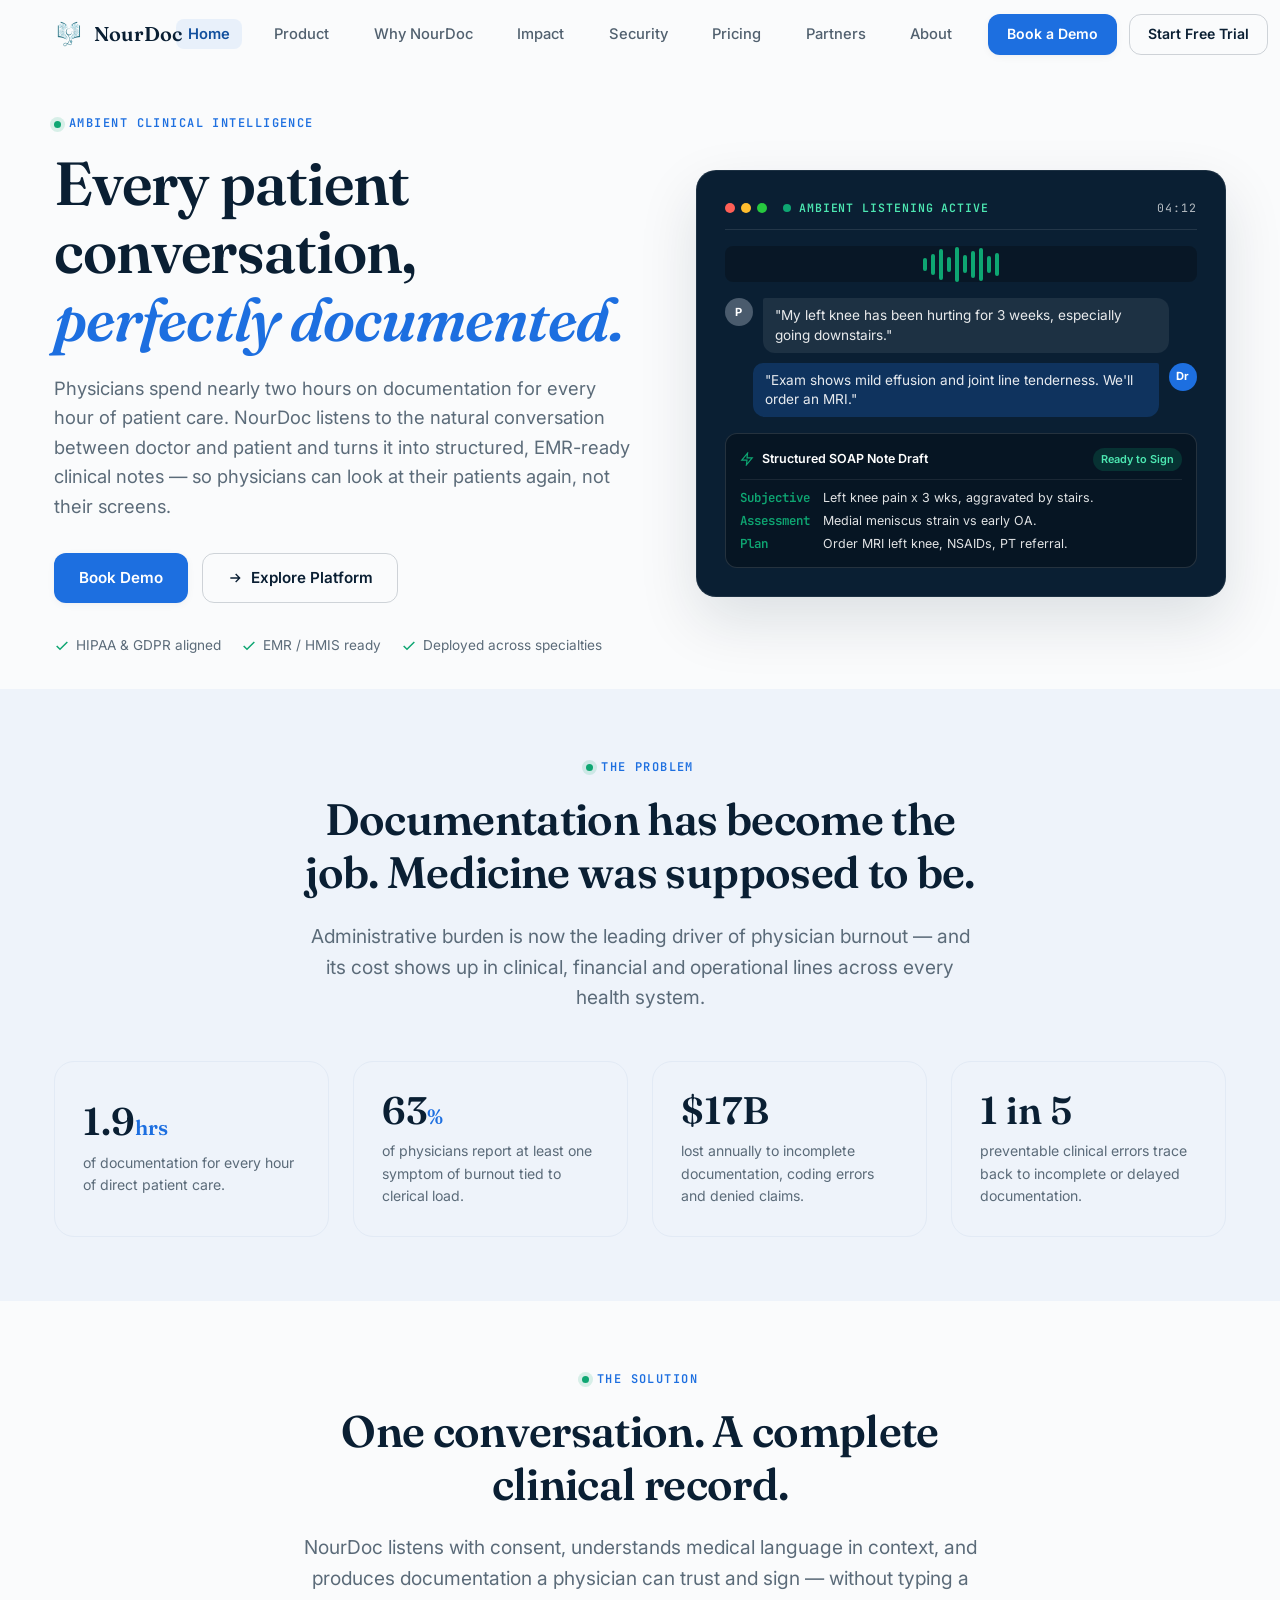
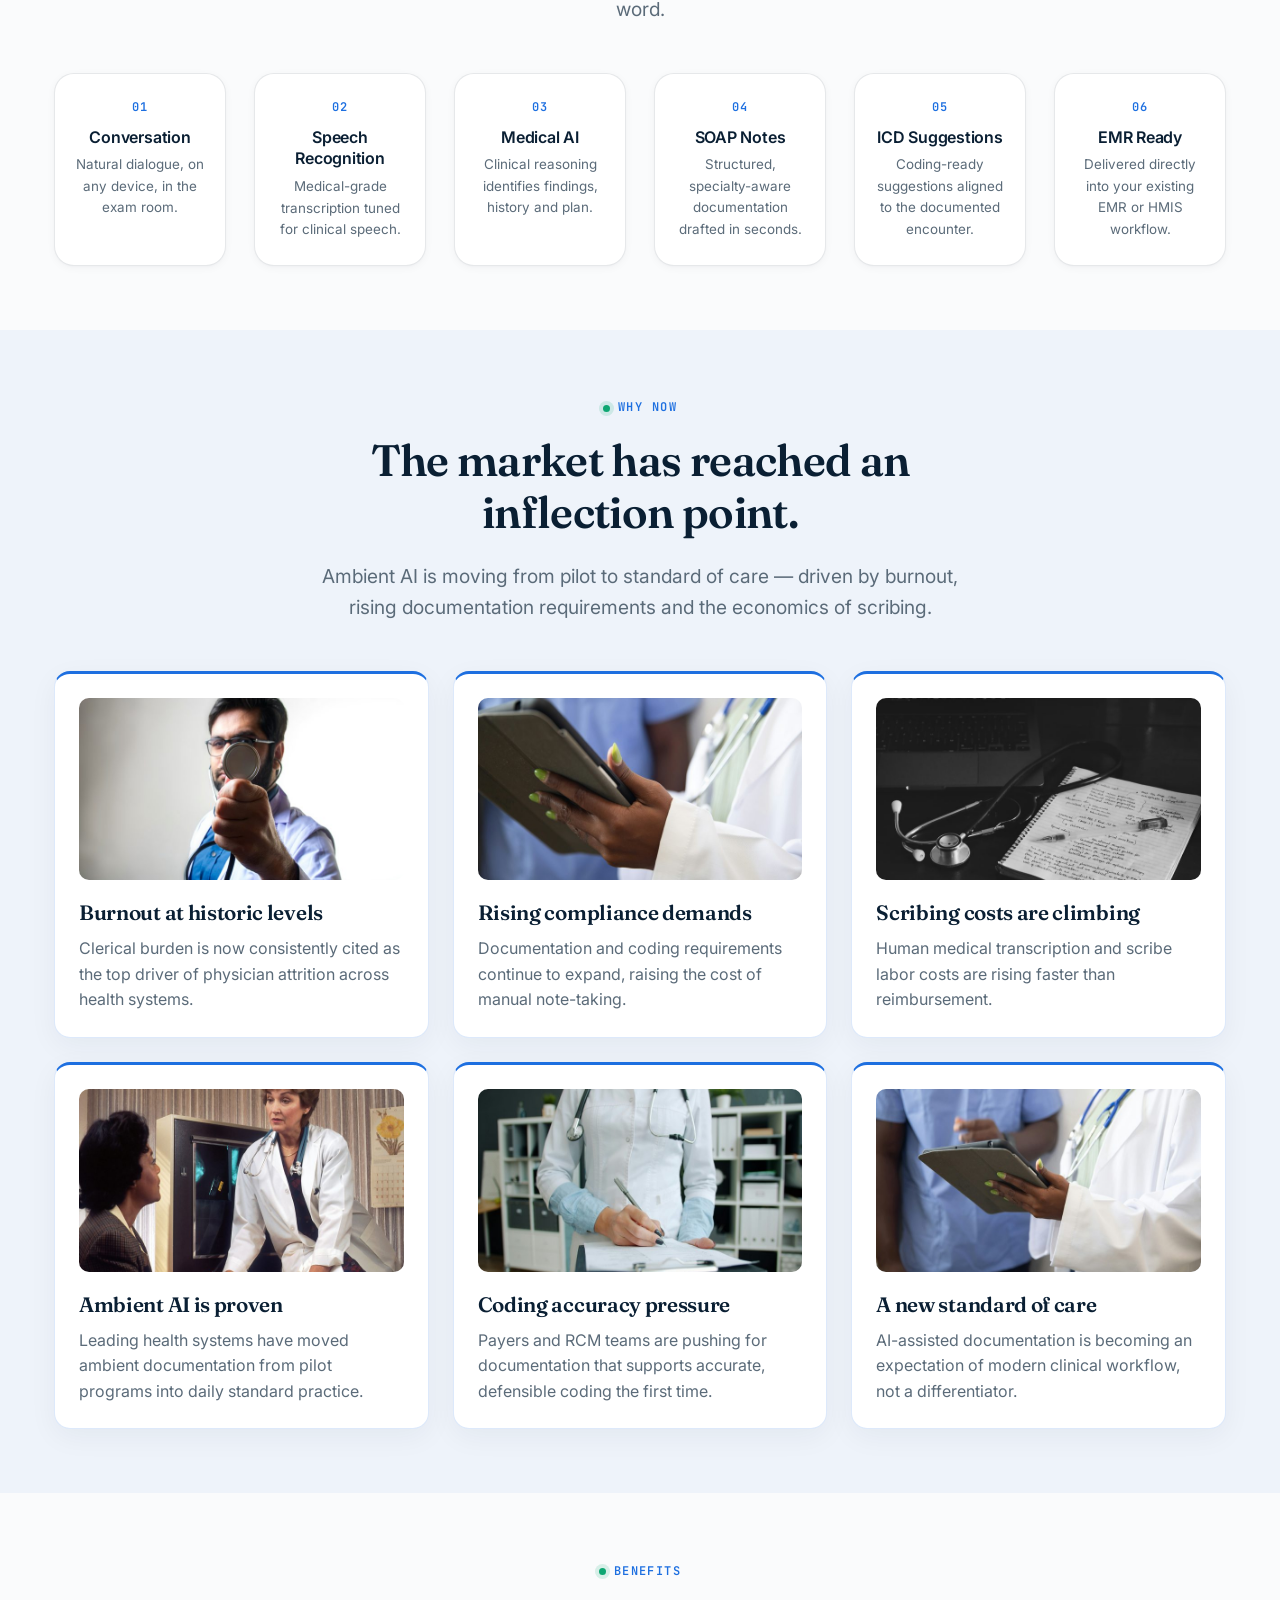
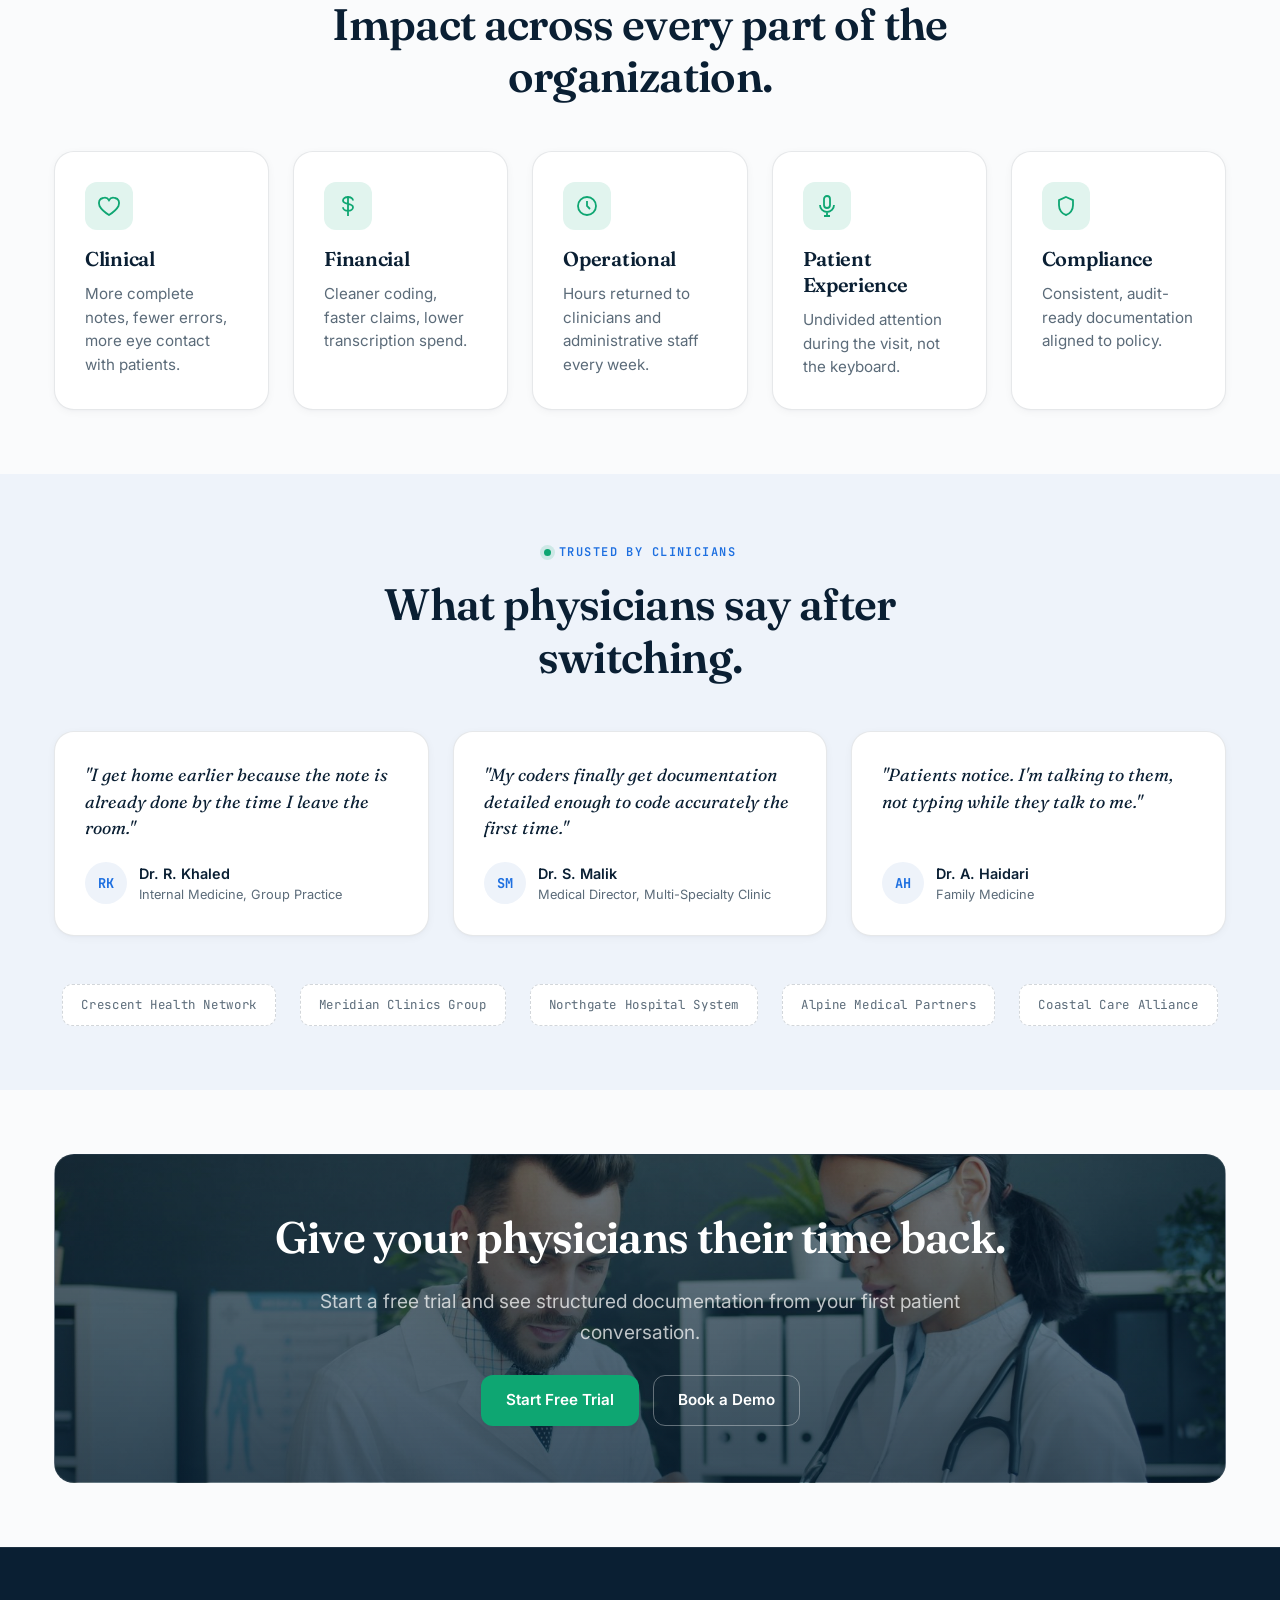
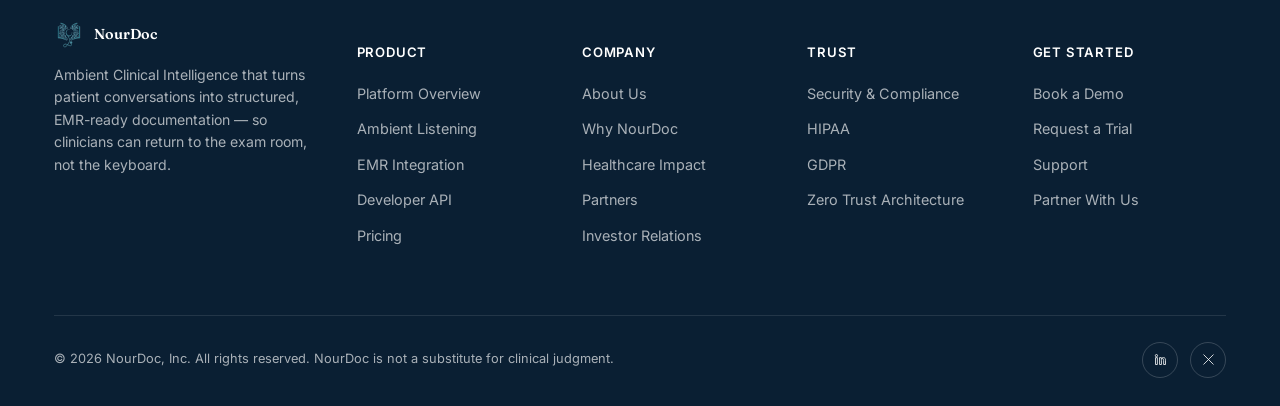
==== index.html @ 83b075ea "Initial NourDoc website" ====
<!DOCTYPE html>
<html lang="en">
<head>
<meta charset="UTF-8">
<meta name="viewport" content="width=device-width, initial-scale=1.0">
<title>Home | NourDoc &mdash; Ambient Clinical Intelligence</title>
<meta name="description" content="NourDoc is an AI-powered Ambient Clinical Intelligence platform that turns doctor-patient conversations into structured, EMR-ready clinical documentation.">
<meta property="og:title" content="Home | NourDoc">
<meta property="og:description" content="NourDoc is an AI-powered Ambient Clinical Intelligence platform that turns doctor-patient conversations into structured, EMR-ready clinical documentation.">
<meta property="og:type" content="website">
<meta property="og:site_name" content="NourDoc">
<meta name="theme-color" content="#0A1F33">
<link rel="icon" href="assets/images/favicon.ico" type="image/x-icon">
<link rel="preconnect" href="https://fonts.googleapis.com">
<link rel="preconnect" href="https://fonts.gstatic.com" crossorigin>
<link href="https://fonts.googleapis.com/css2?family=Fraunces:opsz,wght@9..144,500;9..144,560;9..144,620&family=Inter:wght@400;500;600;700&family=JetBrains+Mono:wght@500;600&display=swap" rel="stylesheet">
<link rel="stylesheet" href="css/style.css">
<script type="application/ld+json">
{
  "@context": "https://schema.org",
  "@type": "MedicalOrganization",
  "name": "NourDoc",
  "description": "AI-powered Ambient Clinical Intelligence platform that converts doctor-patient conversations into structured clinical documentation.",
  "url": "https://www.nourdoc.ai"
}
</script>
</head>
<body>
<nav class="nav" role="navigation" aria-label="Main navigation">
  <div class="nav-inner">
    <a href="index.html" class="brand" aria-label="NourDoc Home"><img src="assets/images/logo.png" alt="NourDoc" class="mark" width="30" height="30">NourDoc</a>
    <ul class="nav-links" id="nav-menu">
      <li><a href="index.html" class="active" aria-current="page">Home</a></li>
      <li><a href="product.html">Product</a></li>
      <li><a href="why-nourdoc.html">Why NourDoc</a></li>
      <li><a href="healthcare-impact.html">Impact</a></li>
      <li><a href="security-compliance.html">Security</a></li>
      <li><a href="pricing.html">Pricing</a></li>
      <li><a href="partners.html">Partners</a></li>
      <li><a href="about.html">About</a></li>
    </ul>
    <div class="nav-cta">
      <a href="contact.html" class="btn btn-primary btn-sm">Book a Demo</a>
      <a href="pricing.html" class="btn btn-ghost btn-sm">Start Free Trial</a>
    </div>
    <button class="nav-toggle" aria-label="Toggle menu" aria-expanded="false" aria-controls="nav-menu"><span></span><span></span><span></span></button>
  </div>
</nav>

<section class="hero">
  <div class="container">
    <div class="hero-grid">
      <div data-aos="fade-up">
        <div class="eyebrow">Ambient Clinical Intelligence</div>
        <h1>Every patient conversation, <em style="font-style:italic;color:var(--blue)">perfectly documented.</em></h1>
        <p class="lede">Physicians spend nearly two hours on documentation for every hour of patient care. NourDoc listens to the natural conversation between doctor and patient and turns it into structured, EMR-ready clinical notes &mdash; so physicians can look at their patients again, not their screens.</p>
        <div class="hero-ctas">
          <a href="contact.html" class="btn btn-primary">Book Demo</a>
          <a href="product.html" class="btn btn-ghost"><svg viewBox="0 0 24 24" fill="none" stroke="currentColor" stroke-width="2"><path d="M5 12h14M13 6l6 6-6 6"/></svg> Explore Platform</a>
        </div>
        <div class="hero-trust">
          <span><svg viewBox="0 0 24 24" fill="none" stroke="currentColor" stroke-width="2.2"><path d="M20 6L9 17l-5-5"/></svg> HIPAA &amp; GDPR aligned</span>
          <span><svg viewBox="0 0 24 24" fill="none" stroke="currentColor" stroke-width="2.2"><path d="M20 6L9 17l-5-5"/></svg> EMR / HMIS ready</span>
          <span><svg viewBox="0 0 24 24" fill="none" stroke="currentColor" stroke-width="2.2"><path d="M20 6L9 17l-5-5"/></svg> Deployed across specialties</span>
        </div>
      </div>
      <div data-aos="zoom-in" data-aos-delay="150">
        <div class="wave-card ui-mock">
          <div class="wc-header">
            <div class="mac-dots"><span></span><span></span><span></span></div>
            <div class="wc-label">
              <span class="status-live"><span class="pulse-dot"></span> AMBIENT LISTENING ACTIVE</span>
              <span class="timer">04:12</span>
            </div>
          </div>
          <div class="wc-body">
            <div class="audio-bars">
              <span></span><span></span><span></span><span></span><span></span><span></span><span></span><span></span><span></span><span></span>
            </div>
            <div class="wc-transcript-box">
              <div class="wc-msg patient">
                <div class="avatar p-avatar">P</div>
                <div class="bubble">"My left knee has been hurting for 3 weeks, especially going downstairs."</div>
              </div>
              <div class="wc-msg doctor">
                <div class="avatar d-avatar">Dr</div>
                <div class="bubble">"Exam shows mild effusion and joint line tenderness. We'll order an MRI."</div>
              </div>
            </div>
            <div class="soap-card-preview">
              <div class="soap-header">
                <svg viewBox="0 0 24 24" fill="none" stroke="currentColor" stroke-width="2"><path d="M13 2L3 14h9l-1 8 10-12h-9l1-8z"/></svg>
                <span>Structured SOAP Note Draft</span>
                <span class="badge-ready">Ready to Sign</span>
              </div>
              <div class="soap-fields">
                <div class="soap-row">
                  <span class="s-label">Subjective</span>
                  <span class="s-text">Left knee pain x 3 wks, aggravated by stairs.</span>
                </div>
                <div class="soap-row">
                  <span class="s-label">Assessment</span>
                  <span class="s-text">Medial meniscus strain vs early OA.</span>
                </div>
                <div class="soap-row">
                  <span class="s-label">Plan</span>
                  <span class="s-text">Order MRI left knee, NSAIDs, PT referral.</span>
                </div>
              </div>
            </div>
          </div>
        </div>
      </div>
    </div>
  </div>
</section>

<section class="section-mist">
  <div class="container">
    <div class="section-head" data-aos="fade-up">
      <div class="eyebrow">The Problem</div>
      <h2>Documentation has become the job. Medicine was supposed to be.</h2>
      <p class="lede center">Administrative burden is now the leading driver of physician burnout &mdash; and its cost shows up in clinical, financial and operational lines across every health system.</p>
    </div>
    <div class="grid grid-4">
      <div class="stat-card" data-aos="fade-up"><span class="num">1.9<span class="unit">hrs</span></span><p class="cap">of documentation for every hour of direct patient care.</p></div>
      <div class="stat-card" data-aos="fade-up" data-aos-delay="80"><span class="num">63<span class="unit">%</span></span><p class="cap">of physicians report at least one symptom of burnout tied to clerical load.</p></div>
      <div class="stat-card" data-aos="fade-up" data-aos-delay="160"><span class="num">$<span class="counter" data-count="17" data-suffix="B">0</span></span><p class="cap">lost annually to incomplete documentation, coding errors and denied claims.</p></div>
      <div class="stat-card" data-aos="fade-up" data-aos-delay="240"><span class="num">1 in 5</span><p class="cap">preventable clinical errors trace back to incomplete or delayed documentation.</p></div>
    </div>
  </div>
</section>

<section id="solution">
  <div class="container">
    <div class="section-head" data-aos="fade-up">
      <div class="eyebrow">The Solution</div>
      <h2>One conversation. A complete clinical record.</h2>
      <p class="lede center">NourDoc listens with consent, understands medical language in context, and produces documentation a physician can trust and sign &mdash; without typing a word.</p>
    </div>
    <div class="flow" data-aos="fade-up">
      <div class="flow-step"><div class="fn">01</div><h4>Conversation</h4><p>Natural dialogue, on any device, in the exam room.</p></div>
      <div class="flow-arrow"><svg viewBox="0 0 24 24" fill="none" stroke="currentColor" stroke-width="2"><path d="M5 12h14M13 6l6 6-6 6"/></svg></div>
      <div class="flow-step"><div class="fn">02</div><h4>Speech Recognition</h4><p>Medical-grade transcription tuned for clinical speech.</p></div>
      <div class="flow-arrow"><svg viewBox="0 0 24 24" fill="none" stroke="currentColor" stroke-width="2"><path d="M5 12h14M13 6l6 6-6 6"/></svg></div>
      <div class="flow-step"><div class="fn">03</div><h4>Medical AI</h4><p>Clinical reasoning identifies findings, history and plan.</p></div>
      <div class="flow-arrow"><svg viewBox="0 0 24 24" fill="none" stroke="currentColor" stroke-width="2"><path d="M5 12h14M13 6l6 6-6 6"/></svg></div>
      <div class="flow-step"><div class="fn">04</div><h4>SOAP Notes</h4><p>Structured, specialty-aware documentation drafted in seconds.</p></div>
      <div class="flow-arrow"><svg viewBox="0 0 24 24" fill="none" stroke="currentColor" stroke-width="2"><path d="M5 12h14M13 6l6 6-6 6"/></svg></div>
      <div class="flow-step"><div class="fn">05</div><h4>ICD Suggestions</h4><p>Coding-ready suggestions aligned to the documented encounter.</p></div>
      <div class="flow-arrow"><svg viewBox="0 0 24 24" fill="none" stroke="currentColor" stroke-width="2"><path d="M5 12h14M13 6l6 6-6 6"/></svg></div>
      <div class="flow-step"><div class="fn">06</div><h4>EMR Ready</h4><p>Delivered directly into your existing EMR or HMIS workflow.</p></div>
    </div>
  </div>
</section>

<section class="section-mist">
  <div class="container">
    <div class="section-head" data-aos="fade-up">
      <div class="eyebrow">Why Now</div>
      <h2>The market has reached an inflection point.</h2>
      <p class="lede center">Ambient AI is moving from pilot to standard of care &mdash; driven by burnout, rising documentation requirements and the economics of scribing.</p>
    </div>
    <div class="insights-grid">
      <article class="insight-card" data-aos="fade-up">
        <div class="insight-card__image-wrapper">
          <img
            src="assets/images/physician-burnout.jpg"
            alt="Tired healthcare professional experiencing workplace pressure"
            class="insight-card__image"
            loading="lazy"
            width="720"
            height="450"
          >
        </div>
        <div class="insight-card__content">
          <h3>Burnout at historic levels</h3>
          <p>Clerical burden is now consistently cited as the top driver of physician attrition across health systems.</p>
        </div>
      </article>

      <article class="insight-card" data-aos="fade-up" data-aos-delay="80">
        <div class="insight-card__image-wrapper">
          <img
            src="assets/images/healthcare-compliance.jpg"
            alt="Doctor reviewing clinical information on a tablet"
            class="insight-card__image"
            loading="lazy"
            width="720"
            height="450"
          >
        </div>
        <div class="insight-card__content">
          <h3>Rising compliance demands</h3>
          <p>Documentation and coding requirements continue to expand, raising the cost of manual note-taking.</p>
        </div>
      </article>

      <article class="insight-card" data-aos="fade-up" data-aos-delay="160">
        <div class="insight-card__image-wrapper">
          <img
            src="assets/images/medical-documentation-workspace.jpg"
            alt="Medical documentation workspace with a laptop and stethoscope"
            class="insight-card__image"
            loading="lazy"
            width="720"
            height="450"
          >
        </div>
        <div class="insight-card__content">
          <h3>Scribing costs are climbing</h3>
          <p>Human medical transcription and scribe labor costs are rising faster than reimbursement.</p>
        </div>
      </article>

      <article class="insight-card" data-aos="fade-up">
        <div class="insight-card__image-wrapper">
          <img
            src="assets/images/ambient-clinical-consultation.jpg"
            alt="Doctor speaking naturally with a patient during a consultation"
            class="insight-card__image"
            loading="lazy"
            width="720"
            height="450"
          >
        </div>
        <div class="insight-card__content">
          <h3>Ambient AI is proven</h3>
          <p>Leading health systems have moved ambient documentation from pilot programs into daily standard practice.</p>
        </div>
      </article>

      <article class="insight-card" data-aos="fade-up" data-aos-delay="80">
        <div class="insight-card__image-wrapper">
          <img
            src="assets/images/clinical-coding-review.jpg"
            alt="Doctor reviewing and documenting patient information"
            class="insight-card__image"
            loading="lazy"
            width="720"
            height="450"
          >
        </div>
        <div class="insight-card__content">
          <h3>Coding accuracy pressure</h3>
          <p>Payers and RCM teams are pushing for documentation that supports accurate, defensible coding the first time.</p>
        </div>
      </article>

      <article class="insight-card" data-aos="fade-up" data-aos-delay="160">
        <div class="insight-card__image-wrapper">
          <img
            src="assets/images/modern-digital-care.jpg"
            alt="Doctor and patient reviewing healthcare information on a tablet"
            class="insight-card__image"
            loading="lazy"
            width="720"
            height="450"
          >
        </div>
        <div class="insight-card__content">
          <h3>A new standard of care</h3>
          <p>AI-assisted documentation is becoming an expectation of modern clinical workflow, not a differentiator.</p>
        </div>
      </article>
    </div>
  </div>
</section>

<section>
  <div class="container">
    <div class="section-head" data-aos="fade-up">
      <div class="eyebrow">Benefits</div>
      <h2>Impact across every part of the organization.</h2>
    </div>
    <div class="grid grid-5">
      <div class="card accent-emerald" data-aos="fade-up"><div class="icon"><svg viewBox="0 0 24 24" fill="none" stroke="currentColor" stroke-width="1.8"><path d="M12 21s-7-4.4-9.5-9C1 8 2.5 4.5 6 4a5 5 0 016 2.2A5 5 0 0118 4c3.5.5 5 4 3.5 8-2.5 4.6-9.5 9-9.5 9z"/></svg></div><h3>Clinical</h3><p>More complete notes, fewer errors, more eye contact with patients.</p></div>
      <div class="card accent-emerald" data-aos="fade-up" data-aos-delay="60"><div class="icon"><svg viewBox="0 0 24 24" fill="none" stroke="currentColor" stroke-width="1.8"><path d="M12 2v20M17 6.5c0-1.9-2.2-3.5-5-3.5s-5 1.6-5 3.5c0 4.5 10 2.3 10 6.7 0 1.9-2.2 3.5-5 3.5s-5-1.6-5-3.5"/></svg></div><h3>Financial</h3><p>Cleaner coding, faster claims, lower transcription spend.</p></div>
      <div class="card accent-emerald" data-aos="fade-up" data-aos-delay="120"><div class="icon"><svg viewBox="0 0 24 24" fill="none" stroke="currentColor" stroke-width="1.8"><circle cx="12" cy="12" r="9"/><path d="M12 7v5l3 3"/></svg></div><h3>Operational</h3><p>Hours returned to clinicians and administrative staff every week.</p></div>
      <div class="card accent-emerald" data-aos="fade-up" data-aos-delay="180"><div class="icon"><svg viewBox="0 0 24 24" fill="none" stroke="currentColor" stroke-width="1.8"><rect x="9" y="2" width="6" height="12" rx="3"/><path d="M5 11a7 7 0 0014 0M12 18v4M9 22h6"/></svg></div><h3>Patient Experience</h3><p>Undivided attention during the visit, not the keyboard.</p></div>
      <div class="card accent-emerald" data-aos="fade-up" data-aos-delay="240"><div class="icon"><svg viewBox="0 0 24 24" fill="none" stroke="currentColor" stroke-width="1.8"><path d="M12 3l7 3.2v5c0 4.8-3 8.9-7 9.8-4-.9-7-5-7-9.8v-5L12 3z"/></svg></div><h3>Compliance</h3><p>Consistent, audit-ready documentation aligned to policy.</p></div>
    </div>
  </div>
</section>

<section class="section-mist">
  <div class="container">
    <div class="section-head" data-aos="fade-up">
      <div class="eyebrow">Trusted By Clinicians</div>
      <h2>What physicians say after switching.</h2>
    </div>
    <div class="grid grid-3">
      <div class="testi" data-aos="fade-up"><p>"I get home earlier because the note is already done by the time I leave the room."</p><div class="testi-meta"><div class="testi-avatar">RK</div><div><div class="testi-name">Dr. R. Khaled</div><div class="testi-role">Internal Medicine, Group Practice</div></div></div></div>
      <div class="testi" data-aos="fade-up" data-aos-delay="80"><p>"My coders finally get documentation detailed enough to code accurately the first time."</p><div class="testi-meta"><div class="testi-avatar">SM</div><div><div class="testi-name">Dr. S. Malik</div><div class="testi-role">Medical Director, Multi-Specialty Clinic</div></div></div></div>
      <div class="testi" data-aos="fade-up" data-aos-delay="160"><p>"Patients notice. I'm talking to them, not typing while they talk to me."</p><div class="testi-meta"><div class="testi-avatar">AH</div><div><div class="testi-name">Dr. A. Haidari</div><div class="testi-role">Family Medicine</div></div></div></div>
    </div>
    <div class="logo-row" style="margin-top:48px" data-aos="fade-up">
      <span class="logo-chip">Crescent Health Network</span>
      <span class="logo-chip">Meridian Clinics Group</span>
      <span class="logo-chip">Northgate Hospital System</span>
      <span class="logo-chip">Alpine Medical Partners</span>
      <span class="logo-chip">Coastal Care Alliance</span>
    </div>
  </div>
</section>

<section>
  <div class="container">
    <div class="cta-band" data-aos="zoom-in">
      <h2>Give your physicians their time back.</h2>
      <p class="lede center">Start a free trial and see structured documentation from your first patient conversation.</p>
      <div class="btns">
        <a href="pricing.html" class="btn btn-accent">Start Free Trial</a>
        <a href="contact.html" class="btn btn-line">Book a Demo</a>
      </div>
    </div>
  </div>
</section>

<footer class="site-footer">
  <div class="container">
    <div class="footer-grid">
      <div class="footer-brand">
        <a href="index.html" class="brand"><img src="assets/images/logo.png" alt="NourDoc" class="mark" width="30" height="30">NourDoc</a>
        <p>Ambient Clinical Intelligence that turns patient conversations into structured, EMR-ready documentation &mdash; so clinicians can return to the exam room, not the keyboard.</p>
      </div>
      <div>
        <h5>Product</h5>
        <ul>
          <li><a href="product.html">Platform Overview</a></li>
          <li><a href="product.html#ambient">Ambient Listening</a></li>
          <li><a href="product.html#emr">EMR Integration</a></li>
          <li><a href="product.html#api">Developer API</a></li>
          <li><a href="pricing.html">Pricing</a></li>
        </ul>
      </div>
      <div>
        <h5>Company</h5>
        <ul>
          <li><a href="about.html">About Us</a></li>
          <li><a href="why-nourdoc.html">Why NourDoc</a></li>
          <li><a href="healthcare-impact.html">Healthcare Impact</a></li>
          <li><a href="partners.html">Partners</a></li>
          <li><a href="contact.html#investors">Investor Relations</a></li>
        </ul>
      </div>
      <div>
        <h5>Trust</h5>
        <ul>
          <li><a href="security-compliance.html">Security &amp; Compliance</a></li>
          <li><a href="security-compliance.html#hipaa">HIPAA</a></li>
          <li><a href="security-compliance.html#gdpr">GDPR</a></li>
          <li><a href="security-compliance.html#architecture">Zero Trust Architecture</a></li>
        </ul>
      </div>
      <div>
        <h5>Get Started</h5>
        <ul>
          <li><a href="contact.html">Book a Demo</a></li>
          <li><a href="contact.html">Request a Trial</a></li>
          <li><a href="contact.html#support">Support</a></li>
          <li><a href="contact.html#partner">Partner With Us</a></li>
        </ul>
      </div>
    </div>
    <div class="footer-bottom">
      <span>&copy; 2026 NourDoc, Inc. All rights reserved. NourDoc is not a substitute for clinical judgment.</span>
      <div class="footer-social">
        <a href="#" aria-label="LinkedIn"><svg viewBox="0 0 24 24" fill="none" stroke="currentColor" stroke-width="1.6"><path d="M4 9h3v11H4zM5.5 4a1.8 1.8 0 110 3.6A1.8 1.8 0 015.5 4zM10.5 9H13.4V10.6C13.9 9.7 15 9 16.6 9C19.7 9 20 11 20 13.3V20H17V13.9C17 12.5 17 10.7 15 10.7C13 10.7 13.5 12.4 13.5 13.9V20H10.5z"/></svg></a>
        <a href="#" aria-label="X"><svg viewBox="0 0 24 24" fill="none" stroke="currentColor" stroke-width="1.6"><path d="M4 4l16 16M20 4L4 20"/></svg></a>
      </div>
    </div>
  </div>
</footer>
<script src="js/script.js"></script>
</body>
</html>
---- css/style.css ----
/* ==========================================================================
   NourDoc — Ambient Clinical Intelligence Design System
   Color tokens: Ink Navy #0A1F33 · Clinical Blue #1D6FE0 · Signal Emerald #0EA672
   Paper #FAFBFC · Mist #EEF3FA · Slate #5B6B79 · White #FFFFFF
   Typography: 'Fraunces' (display) · 'Inter' (body/UI) · 'JetBrains Mono' (data/mono)
   ========================================================================== */

:root {
  /* Color Palette */
  --ink: #0A1F33;
  --ink-70: rgba(10, 31, 51, 0.7);
  --ink-50: rgba(10, 31, 51, 0.5);
  --blue: #1D6FE0;
  --blue-dark: #12509E;
  --emerald: #0EA672;
  --emerald-dark: #0B8059;
  --paper: #FAFBFC;
  --mist: #EEF3FA;
  --mist-deep: #E2EAF5;
  --slate: #5B6B79;
  --line: rgba(10, 31, 51, 0.10);
  --line-strong: rgba(10, 31, 51, 0.18);
  --white: #FFFFFF;

  /* Spacing Scale System: 8px, 16px, 24px, 32px, 48px, 64px, 96px */
  --space-2xs: 8px;
  --space-xs: 16px;
  --space-sm: 24px;
  --space-md: 32px;
  --space-lg: 48px;
  --space-xl: 64px;
  --space-2xl: 96px;

  /* Consistent Border Radius: 12px for buttons & small cards, 20px for large cards & image frames */
  --radius-sm: 12px;
  --radius-md: 16px;
  --radius-lg: 20px;

  /* Elevation & Shadows */
  --shadow-sm: 0 2px 8px rgba(10, 31, 51, 0.04), 0 1px 2px rgba(10, 31, 51, 0.02);
  --shadow-md: 0 10px 30px rgba(10, 31, 51, 0.08);
  --shadow-lg: 0 24px 60px rgba(10, 31, 51, 0.12);

  /* Typography Fonts */
  --font-display: 'Fraunces', 'Georgia', serif;
  --font-body: 'Inter', -apple-system, BlinkMacSystemFont, 'Segoe UI', Roboto, sans-serif;
  --font-mono: 'JetBrains Mono', 'SFMono-Regular', monospace;

  /* Container & Grid */
  --container: 1220px;
  --ease: cubic-bezier(.22, .9, .32, 1);
  --transition-fast: 200ms ease;
  --transition-normal: 250ms ease;
}

*, *::before, *::after {
  box-sizing: border-box;
}

html {
  /* scroll-behavior is handled via JS only for anchor links,
     NOT globally — prevents browser scroll-restore from animating
     and making the nav appear to jump on page refresh */
  overflow-x: hidden;
}

body {
  margin: 0;
  font-family: var(--font-body);
  color: var(--ink);
  background: var(--paper);
  font-size: 1rem;
  line-height: 1.6;
  -webkit-font-smoothing: antialiased;
  -moz-osx-font-smoothing: grayscale;
  /* Do NOT set overflow-x: hidden on body — it silently creates a
     new scroll container that breaks position:sticky in Chrome/Safari */
  min-height: 100vh;
}

body.menu-open {
  overflow: hidden;
}

/* Accessibility Focus States */
a:focus-visible,
button:focus-visible,
input:focus-visible,
select:focus-visible,
textarea:focus-visible {
  outline: 2px solid var(--blue);
  outline-offset: 2px;
  border-radius: 6px;
}

@media (prefers-reduced-motion: reduce) {
  html {
    scroll-behavior: auto;
  }
  *, *::before, *::after {
    animation-duration: 0.01ms !important;
    animation-iteration-count: 1 !important;
    transition-duration: 0.01ms !important;
    scroll-behavior: auto !important;
  }
}

/* ---------- Typography & Headings ---------- */
h1, h2, h3, h4 {
  font-family: var(--font-display);
  color: var(--ink);
  font-weight: 600;
  line-height: 1.15;
  margin: 0 0 0.5em;
  letter-spacing: -0.015em;
}

h1 {
  font-size: clamp(2.25rem, 5vw, 3.8rem);
  font-weight: 600;
  line-height: 1.12;
}

h2 {
  font-size: clamp(1.85rem, 3.5vw, 2.75rem);
  line-height: 1.2;
}

h3 {
  font-size: clamp(1.25rem, 2vw, 1.6rem);
  line-height: 1.3;
}

h4 {
  font-size: 1.1rem;
  line-height: 1.35;
}

p {
  margin: 0 0 1em;
  color: var(--slate);
  max-width: 700px;
}

a {
  color: inherit;
  text-decoration: none;
}

img {
  max-width: 100%;
  height: auto;
  display: block;
}

.container {
  max-width: var(--container);
  margin: 0 auto;
  padding: 0 24px;
}

section {
  padding: 64px 0;
}

@media (max-width: 768px) {
  section {
    padding: 48px 0;
  }
}

.eyebrow {
  font-family: var(--font-mono);
  font-size: 0.75rem;
  letter-spacing: 0.12em;
  text-transform: uppercase;
  color: var(--blue);
  display: inline-flex;
  align-items: center;
  gap: 8px;
  margin-bottom: 16px;
  font-weight: 600;
}

.eyebrow::before {
  content: "";
  width: 7px;
  height: 7px;
  border-radius: 50%;
  background: var(--emerald);
  box-shadow: 0 0 0 4px rgba(14, 166, 114, 0.15);
}

.lede {
  font-size: clamp(1.05rem, 1.5vw, 1.2rem);
  color: var(--slate);
  max-width: 680px;
  line-height: 1.6;
}

.center {
  text-align: center;
  margin-left: auto;
  margin-right: auto;
}

/* ---------- Buttons ---------- */
.btn {
  display: inline-flex;
  align-items: center;
  justify-content: center;
  gap: 8px;
  font-family: var(--font-body);
  font-weight: 600;
  font-size: 0.95rem;
  min-height: 44px;
  padding: 12px 24px;
  border-radius: var(--radius-sm);
  border: 1px solid transparent;
  cursor: pointer;
  transition: transform var(--transition-normal), box-shadow var(--transition-normal), background var(--transition-normal), border-color var(--transition-normal), color var(--transition-normal);
  white-space: nowrap;
  text-decoration: none;
}

.btn-primary {
  background: var(--blue);
  color: var(--white);
  box-shadow: var(--shadow-sm);
}

.btn-primary:hover {
  background: var(--blue-dark);
  transform: translateY(-2px);
  box-shadow: var(--shadow-md);
}

.btn-accent {
  background: var(--emerald);
  color: var(--white);
  box-shadow: var(--shadow-sm);
}

.btn-accent:hover {
  background: var(--emerald-dark);
  transform: translateY(-2px);
  box-shadow: var(--shadow-md);
}

.btn-ghost {
  background: transparent;
  border-color: var(--line-strong);
  color: var(--ink);
}

.btn-ghost:hover {
  border-color: var(--ink);
  background: var(--white);
  transform: translateY(-1px);
}

.btn-line {
  background: transparent;
  border-color: rgba(255, 255, 255, 0.35);
  color: var(--white);
}

.btn-line:hover {
  border-color: #ffffff;
  background: rgba(255, 255, 255, 0.08);
}

.btn-sm {
  min-height: 38px;
  padding: 8px 18px;
  font-size: 0.88rem;
}

.btn svg {
  width: 16px;
  height: 16px;
}

/* ---------- Header & Navigation ---------- */
.nav {
  position: sticky;
  top: 0;
  z-index: 1000;
  background: rgba(250, 251, 252, 0.90);
  backdrop-filter: blur(12px) saturate(160%);
  -webkit-backdrop-filter: blur(12px) saturate(160%);
  border-bottom: 1px solid transparent;
  will-change: transform;  /* promote to GPU layer — stops repaint flash on refresh */
  transform: translateZ(0);
  transition: border-color var(--transition-normal), box-shadow var(--transition-normal), background var(--transition-normal);
}

.nav.scrolled {
  border-bottom-color: var(--line);
  box-shadow: 0 4px 20px rgba(10, 31, 51, 0.05);
  background: rgba(255, 255, 255, 0.96);
}

.nav-inner {
  max-width: var(--container);
  margin: 0 auto;
  padding: 14px 24px;
  display: flex;
  align-items: center;
  justify-content: space-between;
  gap: 24px;
}

.brand {
  display: flex;
  align-items: center;
  gap: 10px;
  font-family: var(--font-display);
  font-weight: 600;
  font-size: 1.25rem;
  color: var(--ink);
}

.brand .mark {
  width: 30px;
  height: 30px;
  flex-shrink: 0;
}

.nav-links {
  display: flex;
  align-items: center;
  flex-wrap: nowrap;
  gap: clamp(14px, 1.6vw, 28px);
  list-style: none;
  margin: 0;
  padding: 0;
}

.nav-links a {
  white-space: nowrap;
  flex-shrink: 0;
  font-size: 0.92rem;
  font-weight: 500;
  color: var(--ink-70);
  position: relative;
  padding: 6px 12px;
  border-radius: 8px;
  transition: color var(--transition-fast), background var(--transition-fast);
}

.nav-links a:hover {
  color: var(--ink);
  background: rgba(10, 31, 51, 0.04);
}

.nav-links a.active {
  color: var(--blue-dark);
  font-weight: 600;
  background: rgba(29, 111, 224, 0.08);
}

.nav-cta {
  display: flex;
  align-items: center;
  gap: 12px;
}

.nav-toggle {
  display: none;
  background: none;
  border: none;
  cursor: pointer;
  padding: 8px;
  width: 44px;
  height: 44px;
  border-radius: 8px;
  flex-direction: column;
  align-items: center;
  justify-content: center;
  gap: 0;
  flex-shrink: 0;
}

.nav-toggle span {
  display: block;
  width: 22px;
  height: 2px;
  background: var(--ink);
  border-radius: 2px;
  margin: 3px 0;
  transition: transform 280ms ease, opacity 280ms ease, width 280ms ease;
}

/* ---------- Mobile Navigation ≤ 980px ---------- */
@media (max-width: 980px) {
  .nav-inner {
    gap: 12px;
  }

  .nav-links {
    position: fixed;
    top: 61px;
    left: 0;
    right: 0;
    bottom: 0;
    background: var(--white);
    flex-direction: column;
    align-items: stretch;
    padding: 16px 24px 40px;
    gap: 4px;
    transform: translateX(100%);
    opacity: 0;
    visibility: hidden;
    pointer-events: none;
    transition: transform 300ms ease, opacity 300ms ease, visibility 300ms ease;
    border-top: 1px solid var(--line);
    box-shadow: -4px 0 30px rgba(10, 31, 51, 0.12);
    overflow-y: auto;
    z-index: 999;
  }

  .nav-links.open {
    transform: translateX(0);
    opacity: 1;
    visibility: visible;
    pointer-events: auto;
  }

  .nav-links li {
    border-bottom: 1px solid rgba(10, 31, 51, 0.06);
  }

  .nav-links li:last-child {
    border-bottom: none;
  }

  .nav-links a {
    white-space: normal;
    padding: 14px 16px;
    width: 100%;
    border-radius: 10px;
    font-size: 1.05rem;
    min-height: 48px;
    display: flex;
    align-items: center;
  }

  .nav-cta .btn-ghost {
    display: none;
  }

  .nav-toggle {
    display: flex;
  }

  /* Hamburger → X animation */
  .nav-toggle[aria-expanded="true"] span:nth-child(1) {
    transform: translateY(8px) rotate(45deg);
  }
  .nav-toggle[aria-expanded="true"] span:nth-child(2) {
    opacity: 0;
    transform: scaleX(0);
  }
  .nav-toggle[aria-expanded="true"] span:nth-child(3) {
    transform: translateY(-8px) rotate(-45deg);
  }
}

/* Extra-small phones: also hide the CTA button so nav bar stays one line */
@media (max-width: 440px) {
  .nav-cta {
    display: none;
  }
}

/* ---------- Hero ---------- */
.hero {
  padding: 40px 0 32px;
  position: relative;
  overflow: hidden;
}

.hero-grid {
  display: grid;
  grid-template-columns: 1.05fr 0.95fr;
  gap: 56px;
  align-items: center;
}

@media (max-width: 980px) {
  .hero-grid {
    grid-template-columns: 1fr;
    gap: 40px;
  }
}

.hero h1 {
  margin-bottom: 20px;
}

.hero .lede {
  font-size: 1.15rem;
  margin-bottom: 32px;
}

.hero-ctas {
  display: flex;
  gap: 14px;
  flex-wrap: wrap;
  align-items: center;
  margin-bottom: 32px;
}

@media (max-width: 640px) {
  .hero-ctas .btn {
    width: 100%;
  }
}

.hero-trust {
  display: flex;
  gap: 20px;
  flex-wrap: wrap;
  font-size: 0.85rem;
  color: var(--slate);
}

.hero-trust span {
  display: inline-flex;
  align-items: center;
  gap: 6px;
}

.hero-trust svg {
  width: 16px;
  height: 16px;
  color: var(--emerald);
  flex-shrink: 0;
}

/* Signature waveform → document motif */
.wave-card {
  background: var(--ink);
  border-radius: var(--radius-lg);
  padding: 28px;
  box-shadow: var(--shadow-lg);
  position: relative;
  overflow: hidden;
  border: 1px solid rgba(255, 255, 255, 0.08);
}

.wave-card .wc-label {
  font-family: var(--font-mono);
  font-size: 0.72rem;
  letter-spacing: 0.08em;
  text-transform: uppercase;
  color: rgba(255, 255, 255, 0.7);
  display: flex;
  justify-content: space-between;
  align-items: center;
  width: 100%;
}

.status-live {
  display: inline-flex;
  align-items: center;
  gap: 8px;
  color: #4DE8B2;
  font-weight: 600;
}

.pulse-dot {
  width: 8px;
  height: 8px;
  border-radius: 50%;
  background: var(--emerald);
  box-shadow: 0 0 0 0 rgba(14, 166, 114, 0.7);
  animation: pulse 1.8s infinite;
}

@keyframes pulse {
  0% { box-shadow: 0 0 0 0 rgba(14, 166, 114, 0.7); }
  70% { box-shadow: 0 0 0 8px rgba(14, 166, 114, 0); }
  100% { box-shadow: 0 0 0 0 rgba(14, 166, 114, 0); }
}

.mac-dots {
  display: flex;
  gap: 6px;
  margin-right: 16px;
}

.mac-dots span {
  display: block;
  width: 10px;
  height: 10px;
  border-radius: 50%;
  background: rgba(255, 255, 255, 0.2);
}

.mac-dots span:nth-child(1) { background: #FF5F56; }
.mac-dots span:nth-child(2) { background: #FFBD2E; }
.mac-dots span:nth-child(3) { background: #27C93F; }

.wc-header {
  display: flex;
  align-items: center;
  margin-bottom: 16px;
  border-bottom: 1px solid rgba(255, 255, 255, 0.1);
  padding-bottom: 12px;
}

.audio-bars {
  display: flex;
  align-items: center;
  justify-content: center;
  gap: 4px;
  height: 36px;
  margin: 12px 0 16px;
  padding: 0 12px;
  background: rgba(0, 0, 0, 0.25);
  border-radius: 8px;
}

.audio-bars span {
  width: 4px;
  background: var(--emerald);
  border-radius: 2px;
  animation: barWave 1.2s ease-in-out infinite alternate;
}

.audio-bars span:nth-child(1) { height: 35%; animation-delay: 0.1s; }
.audio-bars span:nth-child(2) { height: 60%; animation-delay: 0.3s; }
.audio-bars span:nth-child(3) { height: 85%; animation-delay: 0.2s; }
.audio-bars span:nth-child(4) { height: 40%; animation-delay: 0.5s; }
.audio-bars span:nth-child(5) { height: 95%; animation-delay: 0.4s; }
.audio-bars span:nth-child(6) { height: 50%; animation-delay: 0.1s; }
.audio-bars span:nth-child(7) { height: 75%; animation-delay: 0.6s; }
.audio-bars span:nth-child(8) { height: 90%; animation-delay: 0.2s; }
.audio-bars span:nth-child(9) { height: 45%; animation-delay: 0.4s; }
.audio-bars span:nth-child(10) { height: 65%; animation-delay: 0.3s; }

@keyframes barWave {
  0% { transform: scaleY(0.4); opacity: 0.6; }
  100% { transform: scaleY(1); opacity: 1; }
}

.wc-transcript-box {
  display: flex;
  flex-direction: column;
  gap: 10px;
  margin-bottom: 16px;
}

.wc-msg {
  display: flex;
  gap: 10px;
  align-items: flex-start;
}

.wc-msg.doctor {
  flex-direction: row-reverse;
}

.avatar {
  width: 28px;
  height: 28px;
  border-radius: 50%;
  display: flex;
  align-items: center;
  justify-content: center;
  font-size: 0.7rem;
  font-weight: 700;
  flex-shrink: 0;
  color: #fff;
}

.p-avatar { background: #4A5B6D; }
.d-avatar { background: var(--blue); }

.bubble {
  background: rgba(255, 255, 255, 0.08);
  padding: 8px 12px;
  border-radius: 10px;
  border-top-left-radius: 2px;
  font-size: 0.82rem;
  color: rgba(255, 255, 255, 0.95);
  line-height: 1.4;
  max-width: 86%;
}

.wc-msg.doctor .bubble {
  background: rgba(29, 111, 224, 0.25);
  border-top-left-radius: 10px;
  border-top-right-radius: 2px;
}

.soap-card-preview {
  margin-top: 16px;
  background: rgba(0, 0, 0, 0.3);
  border: 1px solid rgba(255, 255, 255, 0.12);
  border-radius: 12px;
  padding: 14px;
}

.soap-header {
  display: flex;
  align-items: center;
  gap: 8px;
  font-size: 0.78rem;
  font-weight: 600;
  color: var(--white);
  margin-bottom: 10px;
  padding-bottom: 8px;
  border-bottom: 1px solid rgba(255, 255, 255, 0.08);
}

.soap-header svg {
  width: 14px;
  height: 14px;
  color: var(--emerald);
}

.badge-ready {
  margin-left: auto;
  font-size: 0.68rem;
  background: rgba(14, 166, 114, 0.2);
  color: #4DE8B2;
  padding: 3px 8px;
  border-radius: 100px;
  font-weight: 600;
}

.soap-fields {
  display: flex;
  flex-direction: column;
  gap: 6px;
}

.soap-row {
  display: flex;
  gap: 8px;
  font-size: 0.78rem;
  line-height: 1.35;
}

.s-label {
  font-family: var(--font-mono);
  font-weight: 600;
  color: var(--emerald);
  min-width: 75px;
  flex-shrink: 0;
}

.s-text {
  color: rgba(255, 255, 255, 0.88);
}
  align-items: center;
  justify-content: center;
  font-size: 0.65rem;
  font-weight: 600;
  flex-shrink: 0;
  color: #fff;
}

.p-avatar { background: var(--slate); }
.d-avatar { background: var(--blue); }

.bubble {
  background: rgba(255, 255, 255, 0.08);
  padding: 8px 12px;
  border-radius: 12px;
  border-top-left-radius: 2px;
  font-size: 0.85rem;
  color: rgba(255, 255, 255, 0.9);
  line-height: 1.4;
}

.wc-doctor .bubble {
  background: rgba(29, 111, 224, 0.2);
  border-top-left-radius: 12px;
  border-top-right-radius: 2px;
}

.wc-note-preview {
  margin-top: 20px;
  padding-top: 16px;
  border-top: 1px dashed rgba(255, 255, 255, 0.15);
}

.wc-note-preview .tag {
  font-size: 0.75rem;
  color: var(--emerald);
  margin-bottom: 10px;
}

.wc-line {
  height: 6px;
  border-radius: 3px;
  background: rgba(255, 255, 255, 0.14);
  margin-bottom: 8px;
}

.wc-line.short { width: 42%; }
.wc-line.med { width: 78%; }
.wc-line.long { width: 95%; }

/* API Card Styles */
.api-card {
  background: var(--ink);
  border-radius: var(--radius-lg);
  padding: 0;
  box-shadow: var(--shadow-lg);
  overflow: hidden;
  border: 1px solid rgba(255, 255, 255, 0.08);
  display: flex;
  flex-direction: column;
}

.api-header {
  display: flex;
  align-items: center;
  background: rgba(0, 0, 0, 0.2);
  padding: 12px 16px;
  border-bottom: 1px solid rgba(255, 255, 255, 0.05);
}

.api-tab {
  background: rgba(255, 255, 255, 0.1);
  padding: 4px 12px;
  border-radius: 4px;
  font-family: var(--font-mono);
  font-size: 0.75rem;
  color: #fff;
  margin-left: 12px;
}

.api-card pre {
  margin: 0;
  padding: 24px;
  background: transparent;
  color: #e2eaf5;
  font-family: var(--font-mono);
  font-size: 0.85rem;
  line-height: 1.5;
  overflow-x: auto;
}

.api-response {
  background: rgba(0, 0, 0, 0.15);
  padding: 16px 24px;
  border-top: 1px solid rgba(255, 255, 255, 0.05);
}

.resp-label {
  font-family: var(--font-mono);
  font-size: 0.75rem;
  color: rgba(255, 255, 255, 0.5);
  margin-bottom: 12px;
  display: flex;
  justify-content: space-between;
}

.resp-label span {
  color: var(--emerald);
}

@keyframes lineIn {
  to { opacity: 1; transform: translateX(0); }
}

/* ---------- Sections / Cards ---------- */
.section-head {
  max-width: 680px;
  margin: 0 auto 48px;
  text-align: center;
}

.section-head.left {
  margin: 0 0 40px;
  text-align: left;
}

.grid {
  display: grid;
  gap: 24px;
}

.grid-2 { grid-template-columns: repeat(2, 1fr); }
.grid-3 { grid-template-columns: repeat(3, 1fr); }
.grid-4 { grid-template-columns: repeat(4, 1fr); }
.grid-5 { grid-template-columns: repeat(5, 1fr); }

@media (max-width: 1024px) {
  .grid-3, .grid-4 { grid-template-columns: repeat(2, 1fr); }
  .grid-5 { grid-template-columns: repeat(3, 1fr); }
}

@media (max-width: 640px) {
  .grid-2, .grid-3, .grid-4, .grid-5 { grid-template-columns: 1fr; }
}

.card {
  background: var(--white);
  border: 1px solid var(--line);
  border-radius: var(--radius-lg);
  padding: 30px;
  box-shadow: var(--shadow-sm);
  display: flex;
  flex-direction: column;
  height: 100%;
  transition: transform 250ms ease, box-shadow 250ms ease, border-color 250ms ease;
}

.card:hover {
  transform: translateY(-4px);
  box-shadow: var(--shadow-md);
  border-color: rgba(29, 111, 224, 0.3);
}

.icon {
  width: 48px;
  height: 48px;
  border-radius: var(--radius-sm);
  display: inline-flex;
  align-items: center;
  justify-content: center;
  background: var(--mist);
  color: var(--blue);
  margin-bottom: 16px;
  flex-shrink: 0;
}

.icon svg {
  width: 24px;
  height: 24px;
  max-width: 24px;
  max-height: 24px;
  display: block;
}

/* Fail-safe constraint for direct SVGs inside cards */
.card > svg,
.stat-card > svg {
  width: 24px !important;
  height: 24px !important;
  max-width: 24px !important;
  max-height: 24px !important;
  display: block !important;
  margin-bottom: 16px !important;
  color: var(--blue) !important;
}

.card h3 {
  margin-bottom: 10px;
  font-size: 1.25rem;
}

.card p {
  font-size: 0.95rem;
  margin-bottom: 0;
  color: var(--slate);
  line-height: 1.55;
}

.card.accent-emerald .icon {
  background: rgba(14, 166, 114, 0.12);
  color: var(--emerald);
}

.card.top-line {
  border-top: 3px solid var(--blue);
}

.card.top-line.emerald {
  border-top-color: var(--emerald);
}

/* Stat Cards */
.stat-card {
  background: var(--mist);
  border-radius: var(--radius-lg);
  padding: 28px;
  text-align: left;
  border: 1px solid var(--mist-deep);
  height: 100%;
  display: flex;
  flex-direction: column;
  justify-content: center;
}

.stat-card .num {
  font-family: var(--font-display);
  font-size: clamp(2.2rem, 3vw, 2.7rem);
  font-weight: 600;
  color: var(--ink);
  display: block;
  line-height: 1.05;
}

.stat-card .num .unit {
  font-size: 1.3rem;
  color: var(--blue);
}

.stat-card .num.text-arrow {
  font-size: clamp(1.8rem, 2.5vw, 2.2rem);
  color: var(--emerald);
}

.stat-card .cap {
  font-size: 0.88rem;
  color: var(--slate);
  margin-top: 10px;
  margin-bottom: 0;
}

/* Workflow */
.flow {
  display: flex;
  align-items: stretch;
  justify-content: space-between;
  gap: 12px;
  flex-wrap: wrap;
}

.flow-step {
  flex: 1;
  min-width: 150px;
  background: var(--white);
  border: 1px solid var(--line);
  border-radius: var(--radius-lg);
  padding: 24px 18px;
  text-align: center;
  position: relative;
  box-shadow: var(--shadow-sm);
}

.flow-step .fn {
  font-family: var(--font-mono);
  font-size: 0.75rem;
  color: var(--blue);
  margin-bottom: 10px;
  letter-spacing: 0.08em;
  font-weight: 600;
}

.flow-step h4 {
  font-family: var(--font-body);
  font-weight: 600;
  font-size: 1rem;
  margin-bottom: 6px;
}

.flow-step p {
  font-size: 0.84rem;
  margin: 0;
  color: var(--slate);
}

.flow-arrow {
  display: flex;
  align-items: center;
  color: var(--slate);
  opacity: 0.4;
  font-size: 1.3rem;
  padding: 0 2px;
}

@media (max-width: 860px) {
  .flow { flex-direction: column; }
  .flow-arrow { transform: rotate(90deg); align-self: center; margin: 6px 0; }
}

/* Comparison Table */
.table-wrap {
  overflow-x: auto;
  border-radius: var(--radius-lg);
  border: 1px solid var(--line);
  box-shadow: var(--shadow-sm);
  -webkit-overflow-scrolling: touch;
}

table.compare {
  width: 100%;
  border-collapse: collapse;
  background: var(--white);
  min-width: 640px;
}

table.compare th, table.compare td {
  padding: 18px 20px;
  border-bottom: 1px solid var(--line);
  text-align: left;
  font-size: 0.92rem;
}

table.compare thead th {
  background: var(--ink);
  color: #ffffff;
  font-family: var(--font-body);
  font-weight: 600;
}

table.compare th:first-child, table.compare td:first-child {
  color: var(--slate);
  font-weight: 500;
  width: 26%;
}

table.compare td.good {
  color: var(--emerald-dark);
  font-weight: 600;
}

table.compare td.bad {
  color: #B14545;
}

table.compare tbody tr:last-child td {
  border-bottom: none;
}

table.compare tbody tr:nth-child(even) {
  background: var(--mist);
}

/* Testimonial */
.testi {
  background: var(--white);
  border: 1px solid var(--line);
  border-radius: var(--radius-lg);
  padding: 30px;
  box-shadow: var(--shadow-sm);
  display: flex;
  flex-direction: column;
  justify-content: space-between;
}

.testi p {
  font-family: var(--font-display);
  font-size: 1.1rem;
  color: var(--ink);
  font-style: italic;
  margin-bottom: 20px;
  line-height: 1.5;
}

.testi-meta {
  display: flex;
  align-items: center;
  gap: 12px;
}

.testi-avatar {
  width: 42px;
  height: 42px;
  border-radius: 50%;
  background: var(--mist);
  display: flex;
  align-items: center;
  justify-content: center;
  font-family: var(--font-mono);
  font-weight: 700;
  color: var(--blue);
  font-size: 0.85rem;
  flex-shrink: 0;
}

.testi-name {
  font-weight: 600;
  font-size: 0.9rem;
}

.testi-role {
  font-size: 0.8rem;
  color: var(--slate);
}

/* Logos */
.logo-row {
  display: flex;
  align-items: center;
  justify-content: center;
  gap: 24px;
  flex-wrap: wrap;
}

.logo-row .logo-chip {
  font-family: var(--font-mono);
  font-size: 0.78rem;
  letter-spacing: 0.05em;
  color: var(--slate);
  border: 1px dashed var(--line-strong);
  padding: 10px 18px;
  border-radius: 10px;
  background: var(--white);
}

/* CTA Band */
.cta-band {
  background:
    linear-gradient(
      rgba(5, 28, 48, 0.5),
      rgba(5, 28, 48, 0.75)
    ),
    url("../assets/images/healthcare-collaboration.jpg")
    center 30% / cover no-repeat;
  border-radius: var(--radius-lg);
  padding: 56px 36px;
  text-align: center;
  position: relative;
  overflow: hidden;
  border: 1px solid rgba(255, 255, 255, 0.08);
}

.cta-band h2 {
  color: #ffffff;
}

.cta-band p {
  color: rgba(255, 255, 255, 0.72);
  margin-left: auto;
  margin-right: auto;
}

.cta-band .btns {
  display: flex;
  gap: 14px;
  justify-content: center;
  flex-wrap: wrap;
  margin-top: 28px;
}

@media (max-width: 640px) {
  .cta-band .btns .btn {
    width: 100%;
  }
}

/* Dark & Mist Section Styles */
.section-dark {
  background: var(--ink);
  color: #ffffff;
}

.section-dark h1,
.section-dark h2,
.section-dark h3,
.section-dark h4 {
  color: #ffffff !important;
}

.section-dark p,
.section-dark .lede {
  color: rgba(255, 255, 255, 0.85) !important;
}

.section-dark .eyebrow {
  color: #4DE8B2 !important;
}

.section-mist {
  background: var(--mist);
}

/* Pills / Badges */
.pill {
  display: inline-flex;
  align-items: center;
  gap: 6px;
  font-size: 0.78rem;
  font-weight: 600;
  padding: 6px 14px;
  border-radius: 100px;
  background: var(--mist);
  color: var(--blue-dark);
}

.pill.emerald {
  background: rgba(14, 166, 114, 0.12);
  color: var(--emerald-dark);
}

/* Footer */
footer.site-footer {
  background: var(--ink);
  color: rgba(255, 255, 255, 0.65);
  padding: 72px 0 28px;
  border-top: 1px solid rgba(255, 255, 255, 0.08);
}

.footer-grid {
  display: grid;
  grid-template-columns: 1.4fr repeat(4, 1fr);
  gap: 32px;
  margin-bottom: 56px;
}

@media (max-width: 900px) {
  .footer-grid { grid-template-columns: repeat(2, 1fr); }
}

@media (max-width: 560px) {
  .footer-grid { grid-template-columns: 1fr; }
}

.footer-grid h5 {
  color: #ffffff;
  font-family: var(--font-body);
  font-size: 0.82rem;
  letter-spacing: 0.06em;
  text-transform: uppercase;
  margin-bottom: 18px;
  font-weight: 600;
}

.footer-grid ul {
  list-style: none;
  margin: 0;
  padding: 0;
}

.footer-grid li {
  margin-bottom: 10px;
}

.footer-grid a {
  font-size: 0.9rem;
  color: rgba(255, 255, 255, 0.65);
  transition: color var(--transition-fast);
}

.footer-grid a:hover {
  color: #ffffff;
}

.footer-brand .brand {
  color: #ffffff;
  margin-bottom: 14px;
}

.footer-brand p {
  font-size: 0.88rem;
  max-width: 280px;
  color: rgba(255, 255, 255, 0.65);
}

.footer-bottom {
  display: flex;
  justify-content: space-between;
  align-items: center;
  padding-top: 26px;
  border-top: 1px solid rgba(255, 255, 255, 0.1);
  font-size: 0.8rem;
  flex-wrap: wrap;
  gap: 12px;
}

.footer-social {
  display: flex;
  gap: 12px;
}

.footer-social a {
  width: 36px;
  height: 36px;
  border-radius: 50%;
  border: 1px solid rgba(255, 255, 255, 0.18);
  display: flex;
  align-items: center;
  justify-content: center;
  color: rgba(255, 255, 255, 0.8);
  transition: border-color var(--transition-fast), color var(--transition-fast);
}

.footer-social a:hover {
  border-color: #ffffff;
  color: #ffffff;
}

.footer-social svg {
  width: 15px;
  height: 15px;
}

/* Accordion (FAQ) */
.acc-item {
  border-bottom: 1px solid var(--line);
}

.acc-head {
  display: flex;
  align-items: center;
  justify-content: space-between;
  padding: 20px 4px;
  cursor: pointer;
  gap: 20px;
}

.acc-head h4 {
  font-family: var(--font-body);
  font-weight: 600;
  font-size: 1.05rem;
  margin: 0;
}

.acc-icon {
  width: 22px;
  height: 22px;
  flex: none;
  position: relative;
}

.acc-icon::before, .acc-icon::after {
  content: "";
  position: absolute;
  background: var(--ink);
  top: 50%;
  left: 50%;
  transform: translate(-50%, -50%);
}

.acc-icon::before {
  width: 14px;
  height: 2px;
}

.acc-icon::after {
  width: 2px;
  height: 14px;
  transition: transform var(--transition-normal);
}

.acc-item.open .acc-icon::after {
  transform: translate(-50%, -50%) rotate(90deg) scaleY(0);
}

.acc-body {
  max-height: 0;
  overflow: hidden;
  transition: max-height 300ms var(--ease);
}

.acc-body p {
  padding: 0 4px 20px;
  font-size: 0.95rem;
}

/* Forms */
.form-grid {
  display: grid;
  grid-template-columns: 1fr 1fr;
  gap: 20px;
}

@media (max-width: 640px) {
  .form-grid { grid-template-columns: 1fr; }
}

.field {
  display: flex;
  flex-direction: column;
  gap: 8px;
}

.field.full {
  grid-column: 1 / -1;
}

.field label {
  font-size: 0.85rem;
  font-weight: 600;
  color: var(--ink);
}

.field input, .field select, .field textarea {
  font-family: var(--font-body);
  font-size: 0.95rem;
  min-height: 44px;
  padding: 12px 16px;
  border-radius: var(--radius-sm);
  border: 1.5px solid var(--line);
  background: var(--white);
  color: var(--ink);
  transition: border-color var(--transition-fast), box-shadow var(--transition-fast);
}

.field input:focus, .field select:focus, .field textarea:focus {
  outline: none;
  border-color: var(--blue);
  box-shadow: 0 0 0 3px rgba(29, 111, 224, 0.15);
}

.field .err {
  font-size: 0.78rem;
  color: #C0392B;
  display: none;
  font-weight: 500;
}

.field.invalid input, .field.invalid textarea, .field.invalid select {
  border-color: #C0392B;
  background-color: rgba(192, 57, 43, 0.02);
}

.field.invalid .err {
  display: block;
}

.form-note {
  font-size: 0.8rem;
  color: var(--slate);
  margin-top: 8px;
}

/* Pricing */
.price-card {
  background: var(--white);
  border: 1.5px solid var(--line);
  border-radius: var(--radius-lg);
  padding: 36px 30px;
  position: relative;
  display: flex;
  flex-direction: column;
  height: 100%;
}

.price-card.featured {
  border-color: var(--ink);
  box-shadow: var(--shadow-lg);
  transform: translateY(-4px);
}

.price-card .tag {
  position: absolute;
  top: -13px;
  right: 28px;
  background: var(--emerald);
  color: #ffffff;
  font-size: 0.72rem;
  font-weight: 700;
  padding: 6px 14px;
  border-radius: 100px;
}

.price-card .amount {
  font-family: var(--font-display);
  font-size: 2.6rem;
  margin: 14px 0 4px;
}

.price-card .amount span {
  font-size: 1rem;
  color: var(--slate);
  font-family: var(--font-body);
  font-weight: 400;
}

.price-card ul {
  list-style: none;
  padding: 0;
  margin: 22px 0 28px;
  flex: 1;
}

.price-card li {
  display: flex;
  gap: 10px;
  font-size: 0.9rem;
  padding: 8px 0;
  color: var(--ink-70);
}

.price-card li svg {
  width: 16px;
  height: 16px;
  color: var(--emerald);
  flex: none;
  margin-top: 2px;
}

.calc-panel {
  background: var(--white);
  border: 1px solid var(--line);
  border-radius: var(--radius-lg);
  padding: 38px;
  display: grid;
  grid-template-columns: 1fr 1fr;
  gap: 40px;
  box-shadow: var(--shadow-sm);
}

@media (max-width: 860px) {
  .calc-panel { grid-template-columns: 1fr; padding: 24px; }
}

.calc-panel .range-row {
  margin-bottom: 22px;
}

.calc-panel label {
  display: flex;
  justify-content: space-between;
  font-size: 0.85rem;
  font-weight: 600;
  margin-bottom: 8px;
}

.calc-panel label .val {
  font-family: var(--font-mono);
  color: var(--blue);
}

input[type=range] {
  width: 100%;
  accent-color: var(--blue);
  height: 6px;
  border-radius: 3px;
}

.calc-results {
  background: var(--ink);
  border-radius: var(--radius-md);
  padding: 28px;
  color: #ffffff;
  display: flex;
  flex-direction: column;
  justify-content: center;
}

.calc-results .r-row {
  display: flex;
  justify-content: space-between;
  align-items: baseline;
  padding: 14px 0;
  border-bottom: 1px solid rgba(255, 255, 255, 0.1);
}

.calc-results .r-row:last-child {
  border-bottom: none;
}

.calc-results .r-label {
  font-size: 0.85rem;
  color: rgba(255, 255, 255, 0.65);
}

.calc-results .r-val {
  font-family: var(--font-mono);
  font-size: 1.3rem;
  color: #ffffff;
}

.calc-results .r-val.green {
  color: var(--emerald);
}

/* Image Helpers & Frames */
.two-col {
  display: grid;
  grid-template-columns: 1fr 1fr;
  gap: 56px;
  align-items: center;
}

@media (max-width: 900px) {
  .two-col {
    grid-template-columns: 1fr;
    gap: 36px;
  }
}

.img-frame {
  border-radius: var(--radius-lg);
  overflow: hidden;
  border: 1px solid var(--line);
  box-shadow: var(--shadow-md);
  background: var(--mist);
}

.img-frame img {
  width: 100%;
  height: 100%;
  object-fit: cover;
}

.section-image {
  width: 100%;
  height: 100%;
  min-height: 400px;
  display: block;
  object-fit: cover;
  object-position: center;
  border-radius: inherit;
}

.section-image-contain {
  object-fit: contain;
  padding: 16px;
  background: #EEF3FA;
}

.contact-image {
  width: 100%;
  height: 100%;
  min-height: 410px;
  display: block;
  object-fit: cover;
  object-position: center;
  border-radius: inherit;
}

.image-container {
  overflow: hidden;
}

@media (max-width: 768px) {
  .section-image {
    min-height: 280px;
  }
  .contact-image {
    min-height: 300px;
  }
}

.timeline {
  position: relative;
  padding-left: 34px;
}

.timeline::before {
  content: "";
  position: absolute;
  left: 6px;
  top: 6px;
  bottom: 6px;
  width: 2px;
  background: var(--line);
}

.t-item {
  position: relative;
  padding-bottom: 36px;
}

.t-item::before {
  content: "";
  position: absolute;
  left: -34px;
  top: 4px;
  width: 12px;
  height: 12px;
  border-radius: 50%;
  background: var(--emerald);
  box-shadow: 0 0 0 4px rgba(14, 166, 114, 0.15);
}

.t-item .t-year {
  font-family: var(--font-mono);
  font-size: 0.78rem;
  color: var(--blue);
  margin-bottom: 4px;
  display: block;
  font-weight: 600;
}

/* Animations */
[data-aos] {
  opacity: 0;
  transition-property: opacity, transform;
  transition-duration: 0.5s;
  transition-timing-function: var(--ease);
}

[data-aos].aos-in {
  opacity: 1;
  transform: none !important;
}

[data-aos="fade-up"] { transform: translateY(20px); }
[data-aos="fade-in"] { transform: none; }
[data-aos="zoom-in"] { transform: scale(0.97); }

/* ==========================================================================
   Homepage Insights Section Styles
   ========================================================================== */
.insights-grid {
  display: grid;
  grid-template-columns: repeat(3, minmax(0, 1fr));
  gap: 24px;
}

.insight-card {
  --primary-color: var(--blue);
  --muted-text-color: var(--slate);
  display: flex;
  flex-direction: column;
  height: 100%;
  background: #ffffff;
  border: 1px solid rgba(29, 111, 224, 0.15);
  border-top: 3px solid var(--primary-color);
  border-radius: 16px;
  box-shadow: 0 8px 28px rgba(15, 35, 55, 0.05);
  padding: 24px;
  transition:
    transform 250ms ease,
    box-shadow 250ms ease,
    border-color 250ms ease;
}

.insight-card:hover {
  transform: translateY(-4px);
  box-shadow: 0 14px 36px rgba(15, 35, 55, 0.09);
  border-color: rgba(29, 111, 224, 0.3);
}

.insight-card__image-wrapper {
  width: 100%;
  aspect-ratio: 16 / 9;
  overflow: hidden;
  border-radius: 10px;
  background: #eaf1f8;
  margin-bottom: 20px;
}

.insight-card__image {
  width: 100%;
  height: 100%;
  display: block;
  object-fit: cover;
  object-position: center;
  transition: transform 350ms ease;
}

.insight-card:hover .insight-card__image {
  transform: scale(1.03);
}

.insight-card__content {
  display: flex;
  flex-direction: column;
  flex: 1;
  padding: 0;
}

.insight-card__content h3 {
  margin: 0 0 10px;
  font-size: 1.3rem;
  line-height: 1.25;
  color: var(--ink);
}

.insight-card__content p {
  margin: 0;
  color: var(--muted-text-color);
  line-height: 1.6;
}

/* Responsive requirements */
@media (max-width: 1023px) {
  .insights-grid {
    grid-template-columns: repeat(2, minmax(0, 1fr));
  }
}

@media (max-width: 640px) {
  .insights-grid {
    grid-template-columns: 1fr;
    gap: 18px;
  }

  .insight-card {
    padding: 16px;
  }

  .insight-card__image-wrapper {
    margin-bottom: 16px;
  }
}

.security-hero {
  position: relative;
  background:
    linear-gradient(
      rgba(5, 28, 48, 0.45),
      rgba(5, 28, 48, 0.72)
    ),
    url("../assets/images/security-healthcare-technology.jpg")
    center 42% / cover no-repeat;
}
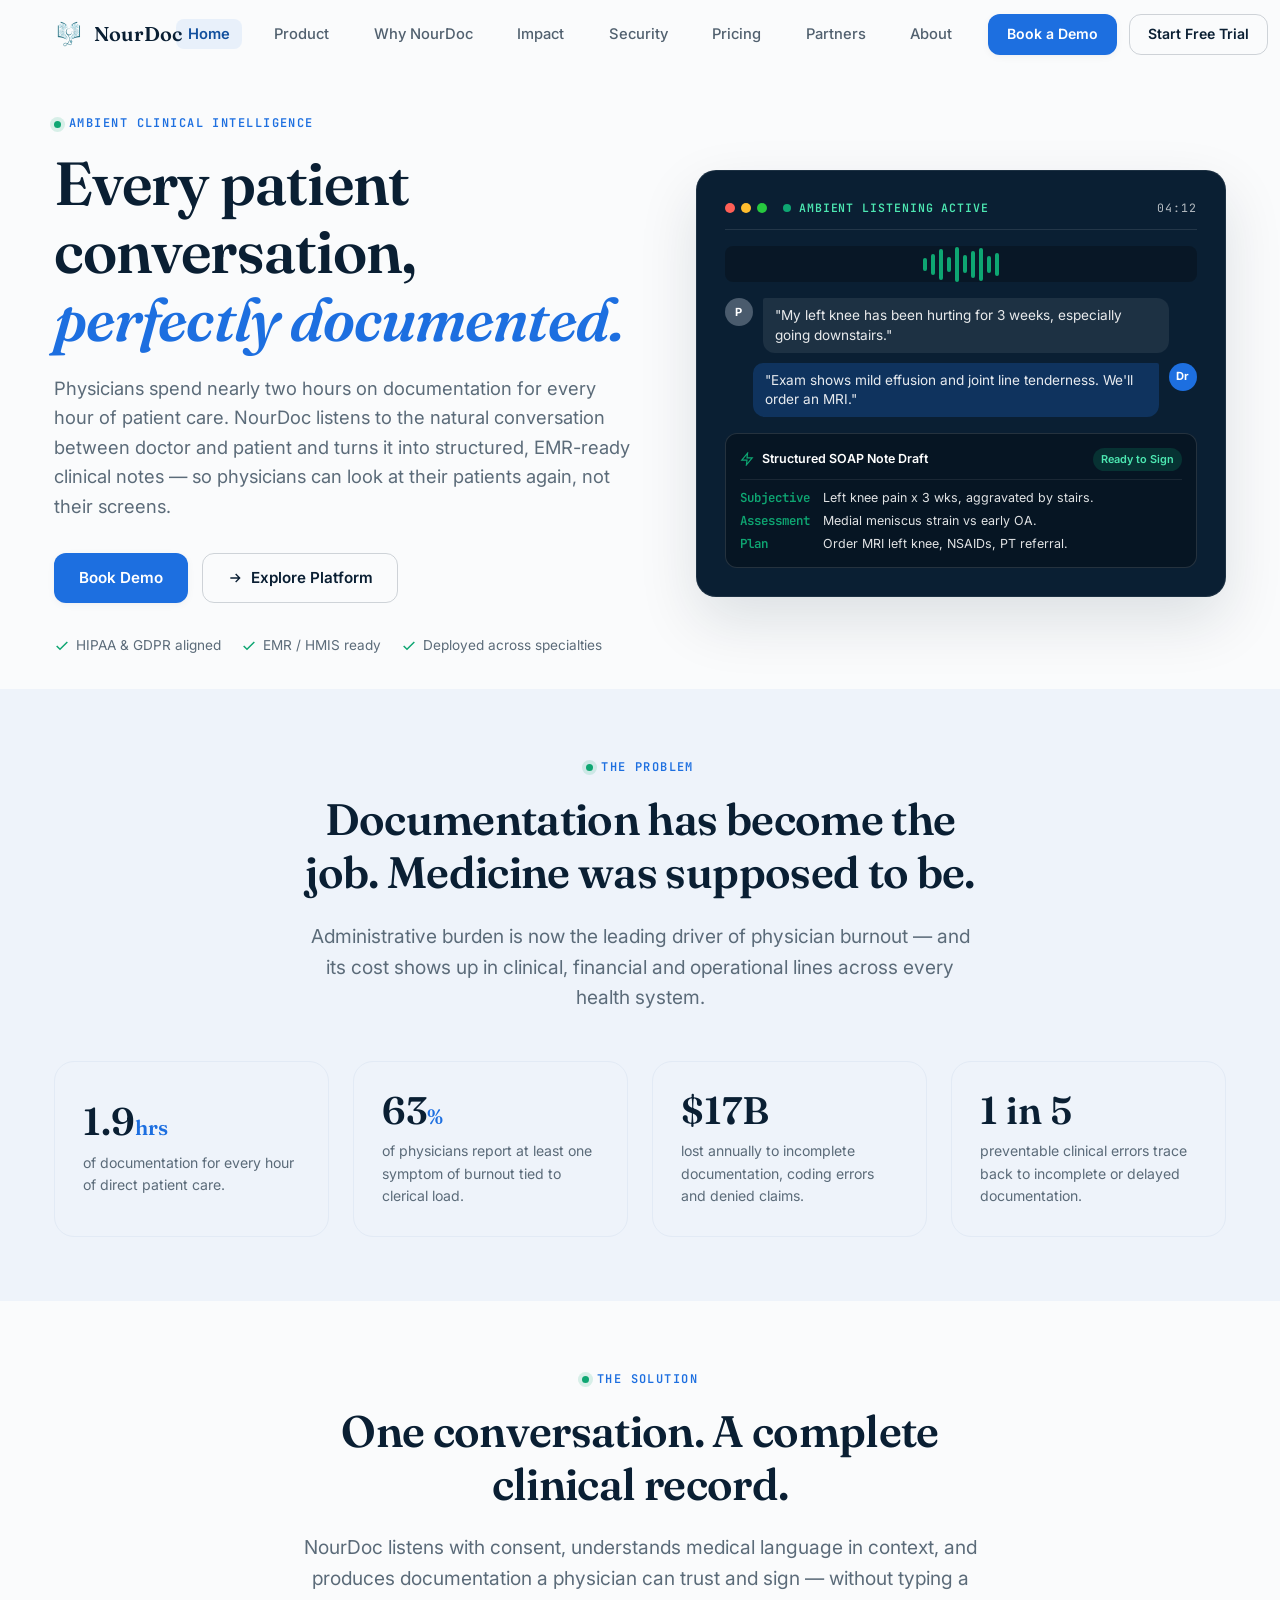
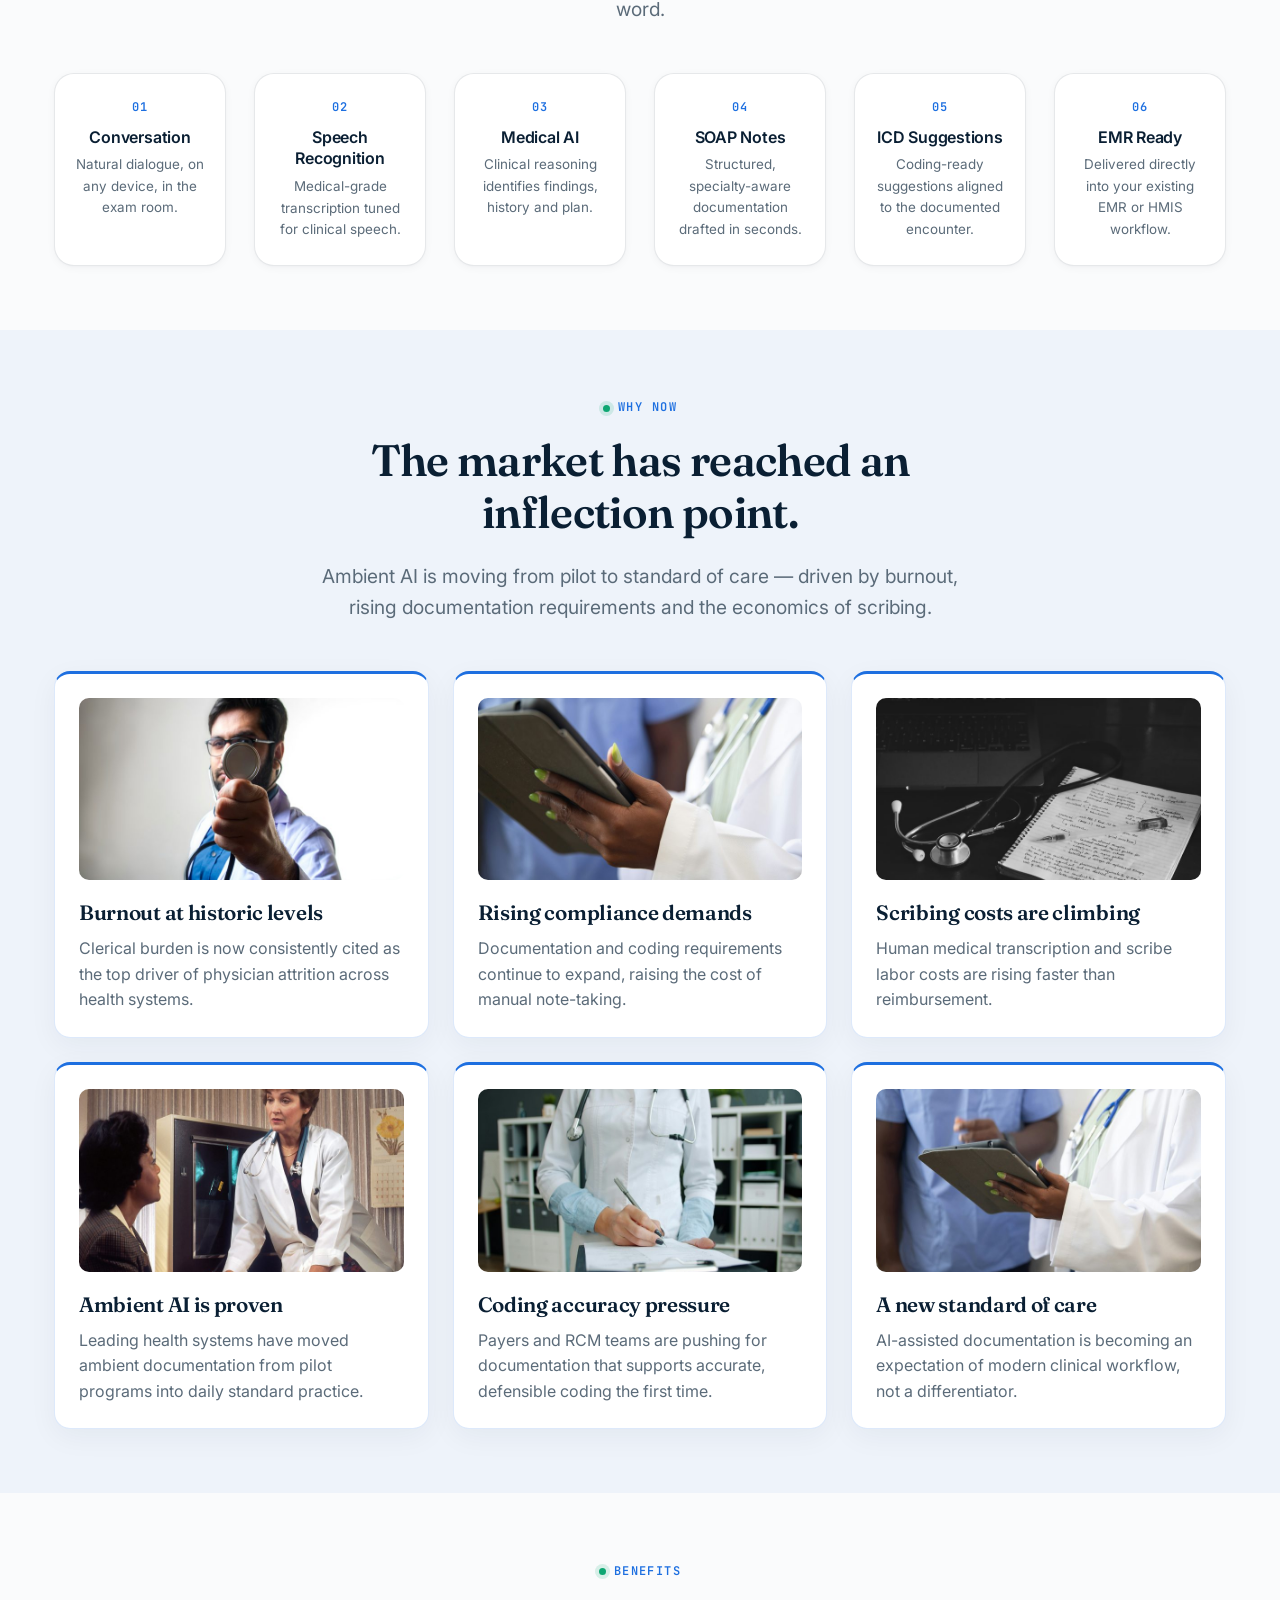
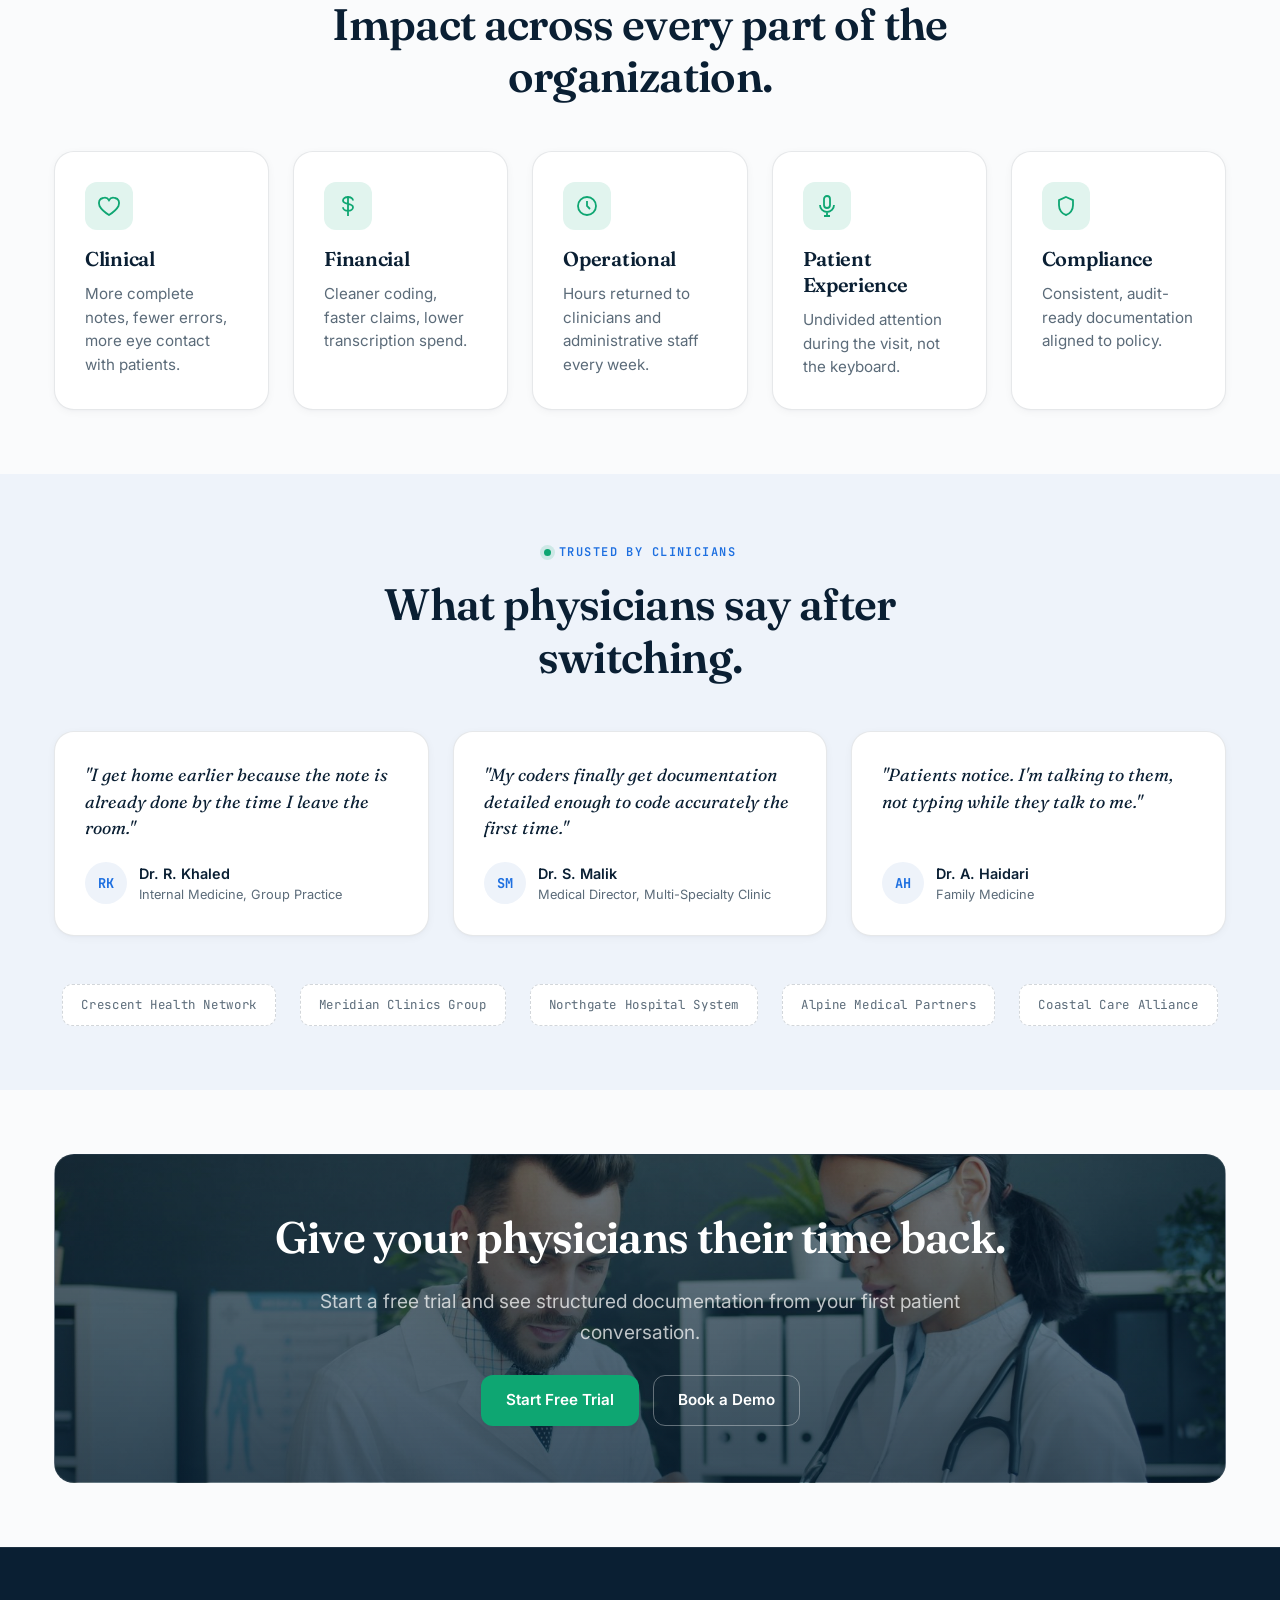
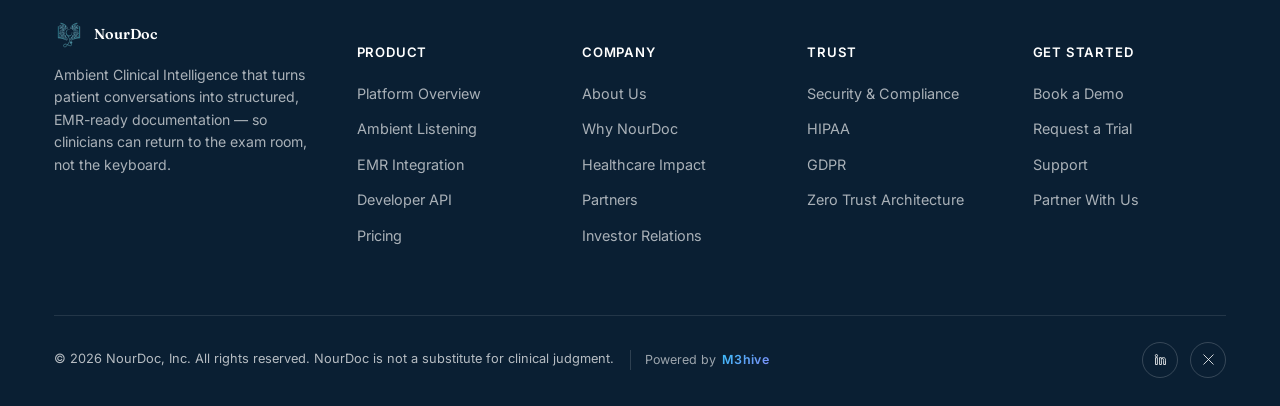
==== commit 9bfb436e: "Update project code" ====
--- a/index.html
+++ b/index.html
@@ -364,9 +364,12 @@
       </div>
     </div>
     <div class="footer-bottom">
-      <span>&copy; 2026 NourDoc, Inc. All rights reserved. NourDoc is not a substitute for clinical judgment.</span>
+      <div class="footer-bottom-info">
+        <span>&copy; 2026 NourDoc, Inc. All rights reserved. NourDoc is not a substitute for clinical judgment.</span>
+        <span class="powered-by">Powered by <a href="https://m3hive.com" target="_blank" rel="noopener noreferrer" class="m3hive-badge">M3hive</a></span>
+      </div>
       <div class="footer-social">
-        <a href="#" aria-label="LinkedIn"><svg viewBox="0 0 24 24" fill="none" stroke="currentColor" stroke-width="1.6"><path d="M4 9h3v11H4zM5.5 4a1.8 1.8 0 110 3.6A1.8 1.8 0 015.5 4zM10.5 9H13.4V10.6C13.9 9.7 15 9 16.6 9C19.7 9 20 11 20 13.3V20H17V13.9C17 12.5 17 10.7 15 10.7C13 10.7 13.5 12.4 13.5 13.9V20H10.5z"/></svg></a>
+        <a href="https://www.linkedin.com/company/m3-hive/?originalSubdomain=ca" target="_blank" rel="noopener noreferrer" aria-label="LinkedIn"><svg viewBox="0 0 24 24" fill="none" stroke="currentColor" stroke-width="1.6"><path d="M4 9h3v11H4zM5.5 4a1.8 1.8 0 110 3.6A1.8 1.8 0 015.5 4zM10.5 9H13.4V10.6C13.9 9.7 15 9 16.6 9C19.7 9 20 11 20 13.3V20H17V13.9C17 12.5 17 10.7 15 10.7C13 10.7 13.5 12.4 13.5 13.9V20H10.5z"/></svg></a>
         <a href="#" aria-label="X"><svg viewBox="0 0 24 24" fill="none" stroke="currentColor" stroke-width="1.6"><path d="M4 4l16 16M20 4L4 20"/></svg></a>
       </div>
     </div>
@@ -374,4 +377,6 @@
 </footer>
 <script src="js/script.js"></script>
 </body>
-</html>+</html>
+
+
--- a/css/style.css
+++ b/css/style.css
@@ -1355,7 +1355,42 @@
   border-top: 1px solid rgba(255, 255, 255, 0.1);
   font-size: 0.8rem;
   flex-wrap: wrap;
-  gap: 12px;
+  gap: 16px;
+}
+
+.footer-bottom-info {
+  display: flex;
+  align-items: center;
+  flex-wrap: wrap;
+  gap: 16px;
+  color: rgba(255, 255, 255, 0.7);
+}
+
+.powered-by {
+  display: inline-flex;
+  align-items: center;
+  gap: 6px;
+  font-size: 0.78rem;
+  color: rgba(255, 255, 255, 0.6);
+  padding-left: 14px;
+  border-left: 1px solid rgba(255, 255, 255, 0.15);
+}
+
+.m3hive-badge {
+  font-weight: 600;
+  letter-spacing: 0.03em;
+  background: linear-gradient(135deg, #38bdf8 0%, #818cf8 100%);
+  -webkit-background-clip: text;
+  -webkit-text-fill-color: transparent;
+  background-clip: text;
+  text-decoration: none;
+  display: inline-block;
+  transition: opacity 0.2s ease;
+}
+
+.m3hive-badge:hover {
+  opacity: 0.8;
+  text-decoration: none;
 }
 
 .footer-social {
